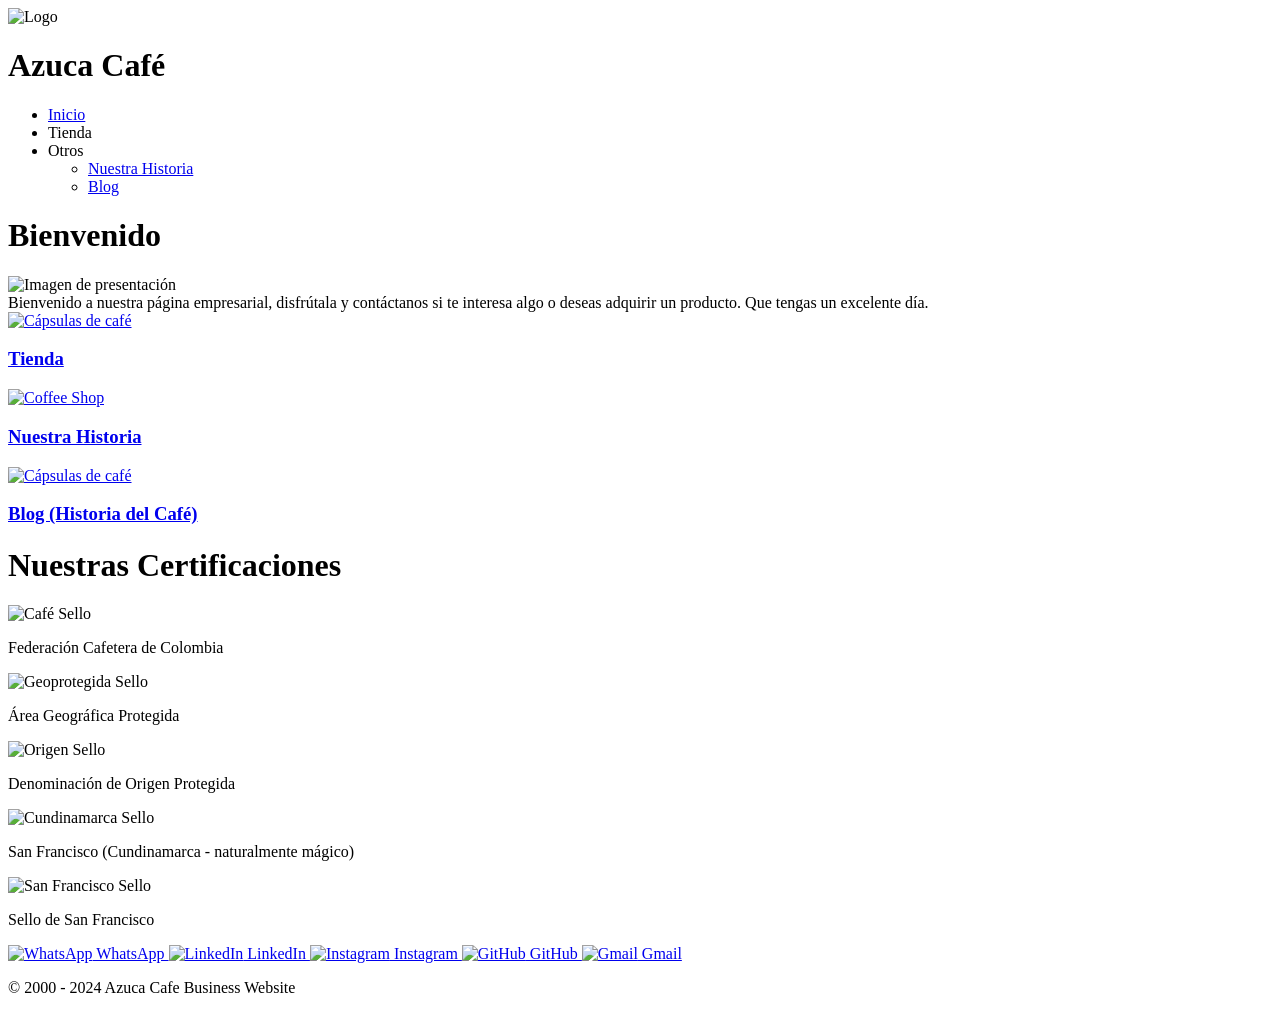
==== index.html @ a509f613 "Pagina completa, falta cambio fotografias" ====
<!DOCTYPE html>
<html lang="es">
<head>
    <meta charset="UTF-8">
    <meta name="viewport" content="width=device-width, initial-scale=1.0">
    <title>AzuCafe Web Site</title>
    <link rel="icon" href="img/icon.png" type="image/x-icon">
    <link rel="stylesheet" href="css/home-styles.css">
    <link rel="stylesheet" href="css/navbar-styles.css">
    <link rel="stylesheet" href="css/footer-styles.css">
</head>
<body>
    <div id="navbar"></div>
    <main id="content" class="content-section slide-in"></main>
    <div id="footer"></div>

    <script src="javascript/utils.js"></script>
    <script src="javascript/components.js"></script>
    <script src="javascript/navbar.js"></script>
    <script src="javascript/home.js"></script>
    <script src="javascript/footer.js"></script>
    <script src="javascript/history.js"></script>
    <script src="javascript/blog.js"></script>
    <script src="javascript/shop.js"></script>

    <script>
        document.addEventListener('DOMContentLoaded', function () {
            // ✅ Usamos la función CORRECTA con animación y reactivación de listeners
            loadComponentWithAnimation('navbar', 'html/navbar.html');

            const hash = window.location.hash;
            if (hash) {
                const target = hash.replace('#', '');
                loadComponentWithAnimation('content', `html/${target}.html`);
            } else {
                loadComponentWithAnimation('content', 'html/home.html');
            }

            loadComponentWithAnimation('footer', 'html/footer.html');
            setMarqueeSpeed(20);
        });

        function setMarqueeSpeed(speed) {
            const marquee = document.querySelector('.marquee');
            if (marquee) {
                marquee.style.animationDuration = `${speed}s`;
            }
        }
    </script>
</body>
</html>
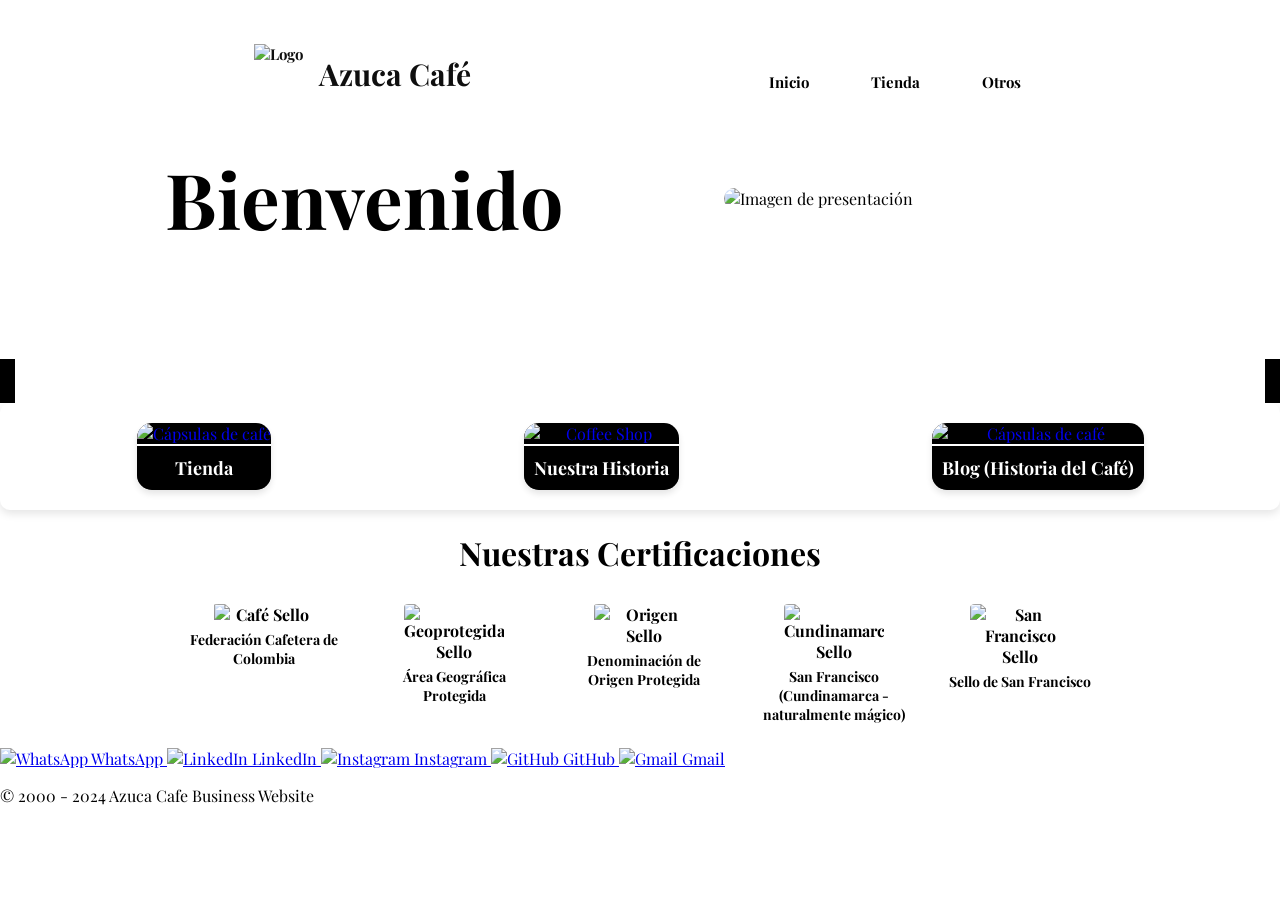
==== commit 1e0f586b: "Correcciones de tipo de letra" ====
--- a/index.html
+++ b/index.html
@@ -25,7 +25,7 @@
 
     <script>
         document.addEventListener('DOMContentLoaded', function () {
-            // ✅ Usamos la función CORRECTA con animación y reactivación de listeners
+            
             loadComponentWithAnimation('navbar', 'html/navbar.html');
 
             const hash = window.location.hash;
--- a/css/home-styles.css
+++ b/css/home-styles.css
@@ -0,0 +1,239 @@
+/* Contenedor principal del body */
+body {
+    margin: 0;
+    padding: 0;
+    box-sizing: border-box;
+    font-family: 'Playfair Display', serif; /* Título en fuente serif */
+    font-weight: lighter;
+    color: #000;
+}
+
+.portfolio-header {
+    display: flex;
+    align-items: center;
+    justify-content: space-between;
+    padding: 0 5vw;
+    background-color: #fff;
+    max-width: 1200px;
+    max-height: 750px; /* Máximo ancho del contenedor */
+    margin: 0 auto; /* Centra el contenedor horizontalmente */
+    width: 100%;
+    padding-bottom: 110px;
+}
+
+.title-wall {
+    flex: 1;
+    text-align: center;
+}
+
+.title-wall h1 {
+    align-items: center;
+    justify-content: center;
+    font-family: 'Playfair Display', serif;
+    font-size: 6vw;
+    margin: 0;
+    color: #000;
+}
+
+.pic-wall {
+    flex: 1;
+    display: flex;
+    justify-content: flex-end;
+}
+
+.pic-wall img {
+    width: 90%;
+    height: auto;
+    border-radius: 15px;
+    object-fit: cover;
+}
+
+.marquee {
+    position: relative; /* Permite la posición de los pseudo-elementos en relación al contenedor */
+    width: 100%;
+    overflow: hidden;
+    white-space: nowrap;
+    box-sizing: border-box;
+    background: #ffffff;
+    padding: 10px 0;
+    font-size: 18px;
+    color: #000;
+}
+
+.marquee span {
+    font-family: 'Playfair Display', serif;
+    font-weight: bold;
+    display: inline-block;
+    padding-left: 105%;
+    animation: marquee 30s linear infinite; 
+    font-size: 18px; 
+    color: #000; 
+}
+
+.marquee::before, .marquee::after {
+    content: ''; /* Crea un pseudo-elemento vacío para las líneas */
+    position: absolute;
+    top: 0;
+    width: 15px; /* Ancho de la línea negra */
+    height: 100%; /* La línea ocupará todo el alto del contenedor */
+    background-color: #000; /* Color negro para las líneas */
+}
+
+.marquee::before {
+    left: 0; /* La línea aparece en el lado izquierdo */
+}
+
+.marquee::after {
+    right: 0; /* La línea aparece en el lado derecho */
+}
+
+@keyframes marquee {
+    0% { transform: translate(0, 0); }
+    100% { transform: translate(-100%, 0); }
+}
+
+.text-certifications h1 {
+    font-family: 'Playfair Display', serif;
+    text-align: center;
+    margin-bottom: 20px;
+    color: #000000;
+}
+
+.logos {
+    font-family: 'Playfair Display', serif;
+    display: flex;
+    flex-wrap: wrap; /* Permite que las imágenes salten a una nueva fila si no hay espacio */
+    justify-content: center; /* Centra las imágenes en el contenedor */
+    gap: 20px; /* Añade espacio entre los elementos */
+    color: #000000;
+}
+
+.logo-item {
+    font-family: 'Playfair Display', serif;
+    font-weight: bold;
+    display: flex;
+    flex-direction: column;
+    align-items: center;
+    text-align: center;
+    max-width: 150px; /* Control estricto sobre el tamaño máximo de los logos */
+    margin: 10px; /* Espacio alrededor de cada logo */
+}
+
+.logo-item img {
+    width: 100px; /* Tamaño fijo de las imágenes */
+    height: auto;
+    object-fit: contain; /* Asegura que las imágenes mantengan su proporción sin ser recortadas */
+    border-radius: 5%;
+}
+
+.logo-item p {
+    font-family: 'Playfair Display', serif;
+    
+    margin-top: 5px;
+    font-size: 14px;
+    color: #000000;
+    text-align: center;
+}
+
+.cards-container {
+    display: flex;
+    flex-wrap: wrap;  /* Permite que las cartas se ajusten en filas verticales */
+    justify-content: space-around;
+    gap: 20px;
+    padding: 20px;
+    background-color: #fff;
+    border-radius: 10px;
+    box-shadow: 0 4px 8px rgba(0, 0, 0, 0.1);
+}
+
+.card {
+    background-color: #000000;
+    border-radius: 15px;
+    overflow: hidden;
+    text-align: center;
+    box-shadow: 0 4px 6px rgba(0, 0, 0, 0.1);
+    transition: transform 0.3s ease;
+    flex: 1 1 200px;  /* El tamaño de la carta es flexible y se adapta */
+    max-width: 300px;
+    height: 100%;  /* Elimina cualquier restricción de altura */
+}
+
+.card:hover {
+    transform: scale(1.05);
+}
+
+.card img {
+    width: 100%;
+    height: auto;
+    object-fit: cover;
+    display: block;  /* Elimina cualquier espacio extra generado por inline-block */
+    border-bottom: 2px solid #ffffff;
+}
+
+.card h3 {
+    background-color: rgba(0, 0, 0, 0.6);
+    color: white;
+    padding: 10px;
+    font-size: 18px;
+    margin: 0;
+    position: relative;
+}
+
+.card-link {
+    text-decoration: none;
+    display: block;
+    height: 100%;
+}
+
+/* Media Queries para pantallas pequeñas */
+@media (max-width: 768px) {
+
+    .portfolio-header {
+    
+        padding: 20px; /* Reduce el padding */
+        padding-bottom: 40px;
+    }
+
+    .title-wall {
+        text-align: center; /* Centra el texto */
+        margin-bottom: 20px; /* Añade espacio entre el título y la imagen */
+    }
+
+    .pic-wall {
+        justify-content: center; /* Centra la imagen */
+    }
+
+    .pic-wall img {
+        width: 80%; /* Asegura que la imagen ocupe todo el ancho disponible */
+    }
+
+    .awards {
+        flex-direction: column; /* Alinea los premios en una columna en pantallas pequeñas */
+        justify-content: center;
+    }
+
+    .awards li {
+        max-width: 100%; /* En pantallas pequeñas, los premios ocuparán el ancho completo */
+    }
+    
+    .center-container {
+    align-items: center;
+    justify-content: center;
+    }
+
+    .center-container img {
+        width: 100%; /* La imagen ocupa el 100% del ancho en pantallas pequeñas también */
+        height: auto; /* Mantiene la proporción al ajustar el ancho */
+        max-width: none; /* No limite el ancho máximo en pantallas pequeñas */
+        max-height: 300px; /* Limita la altura máxima si la imagen es demasiado alta */
+    }
+
+    .cards-container {
+        justify-content: center; /* Centra las cartas horizontalmente en pantallas pequeñas */
+    }
+
+    .card {
+        flex: 1 1 100%;  /* Hace que las cartas ocupen el 100% del ancho del contenedor */
+        max-width: 200px; /* Puedes ajustar el tamaño máximo si es necesario */
+    }
+}
--- a/css/navbar-styles.css
+++ b/css/navbar-styles.css
@@ -0,0 +1,175 @@
+/* Estilos generales del body */
+body {
+    margin: 0;
+    padding: 0;
+    background-color: #ffffff;
+    color: #000000;
+    font-family: 'Montserrat', sans-serif; /* Fuente general para todo el body */
+}
+
+.navbar-container {
+    display: flex;
+    align-items: center;
+    justify-content: space-between;
+    flex-wrap: wrap;
+    max-width: 1000px;
+    margin: 20px auto;
+    color: #0F0F0F;
+    font-family: 'Playfair Display', serif; /* Fuente 'Playfair Display' para la navbar */
+    font-weight: bold; /* Aplica negrita a toda la navbar */
+}
+
+.left-content {
+    font-family: 'Playfair Display', serif; /* Fuente para el texto de la izquierda */
+    font-size: 15px;
+    display: flex;
+    align-items: center;
+    justify-content: center;
+    flex: 1;
+    margin-left: 5px;
+    margin-right: 70px;
+}
+
+.navbar-logo {
+    width: 60px;
+    height: 60px;
+    margin-right: 5px;
+}
+
+nav {
+    font-family: 'Playfair Display', serif; /* Fuente 'Playfair Display' para la barra de navegación */
+    font-weight: bold; /* Aplica negrita a toda la barra de navegación */
+    font-size: 35px;
+    display: flex;
+    align-items: center;
+    justify-content: center;
+    background-color: #ffffff;
+    padding: 10px;
+    border-radius: 25px;
+    border: 0px solid #6a6665;
+    min-width: 270px;
+    max-width: 470px;
+    margin: 20px auto;
+    flex-shrink: 0;
+    flex-grow: 1;
+    flex-wrap: wrap;
+}
+
+nav ul {
+    display: flex;
+    list-style-type: none;
+    padding: 0;
+    margin: 0;
+    justify-content: center;
+}
+
+nav ul li {
+    margin: 0 5px;
+    position: relative;
+}
+
+/* Estilo para los enlaces principales */
+nav ul li a {
+    text-decoration: none;
+    color: #000000;
+    padding: 10px 25px;
+    background-color: #ffffff;
+    border: 1px solid #ffffff;
+    transition: all 0.3s ease;
+    font-size: 15px;
+    position: relative;
+    overflow: hidden;
+    font-family: 'Playfair Display', serif; /* Fuente 'Playfair Display' para los enlaces */
+    font-weight: bold; /* Aplica negrita a los enlaces */
+}
+
+nav ul li a:hover {
+    background-color: #704e39;
+    border: 3px solid #704e39;
+    color: #fff;
+    border-radius: 25px;
+}
+
+
+/* Estilos del dropdown */
+.dropdown {
+    position: relative;
+}
+
+.dropdown-content {
+    visibility: hidden;
+    opacity: 0;
+    transform: translateY(-20px);
+    transform: translateX(-50%) translateY(-20px);
+    display: block;
+    position: absolute;
+    background-color: #ffffff;
+    box-shadow: 0px 8px 16px rgba(0, 0, 0, 0.2);
+    max-width: 160px;
+    min-width: 100px;
+    z-index: 1;
+    border-radius: 15px;
+    left: 50%;
+    transform: translateX(-50%);
+    margin-top: 10px;
+    padding: 10px;
+    border: 2px solid #000000;
+    transition: visibility 0s, opacity 0.5s ease-in-out, transform 0.5s ease-in-out;
+}
+
+.dropdown-content li {
+    list-style-type: none;
+    margin-bottom: 5px;
+}
+
+.dropdown-content li:last-child {
+    margin-bottom: 0;
+}
+
+.dropdown-content li a {
+    color: black;
+    padding: 12px 16px;
+    text-decoration: none;
+    display: block;
+    border-radius: 15px;
+    text-align: center;
+}
+
+.dropdown-content li a:hover {
+    background-color: #704e39;
+    color: white;
+    border-radius: 15px;
+}
+
+.dropdown:hover .dropdown-content {
+    display: block;
+}
+
+.dropdown:hover .dropdown-content,
+.dropdown-content:hover {
+    visibility: visible;
+    opacity: 1;
+    transform: translateX(-50%) translateY();
+}
+
+.dropdown:hover a {
+    background-color: #ffffff;
+    color: #000000;
+    border-radius: 25px;
+}
+
+/* Adaptación para pantallas más pequeñas */
+@media (max-width: 768px) {
+    .left-content {
+        margin-left: 20px;
+        margin-right: 20px;
+    }
+
+    .navbar-container {
+        flex-wrap: wrap;
+    }
+
+    .dropdown-content {
+        left: 15%;
+    }
+}
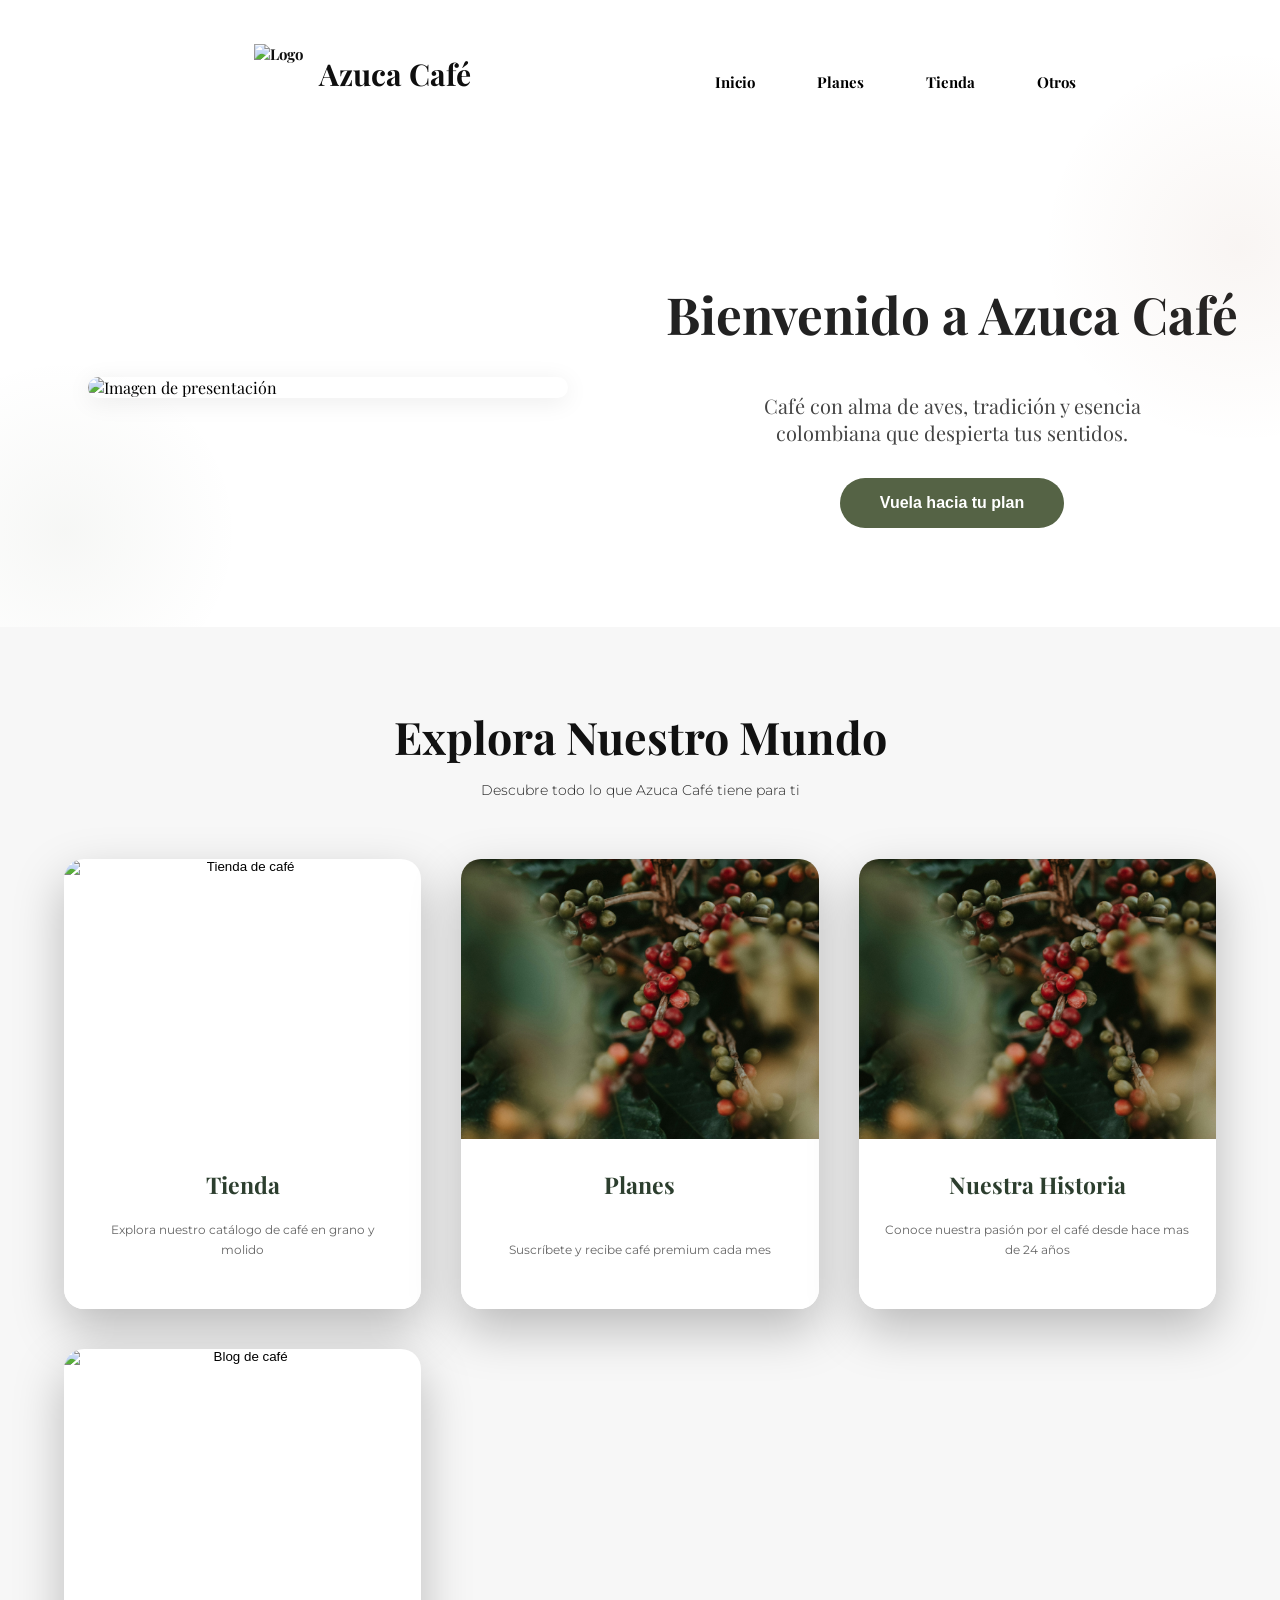
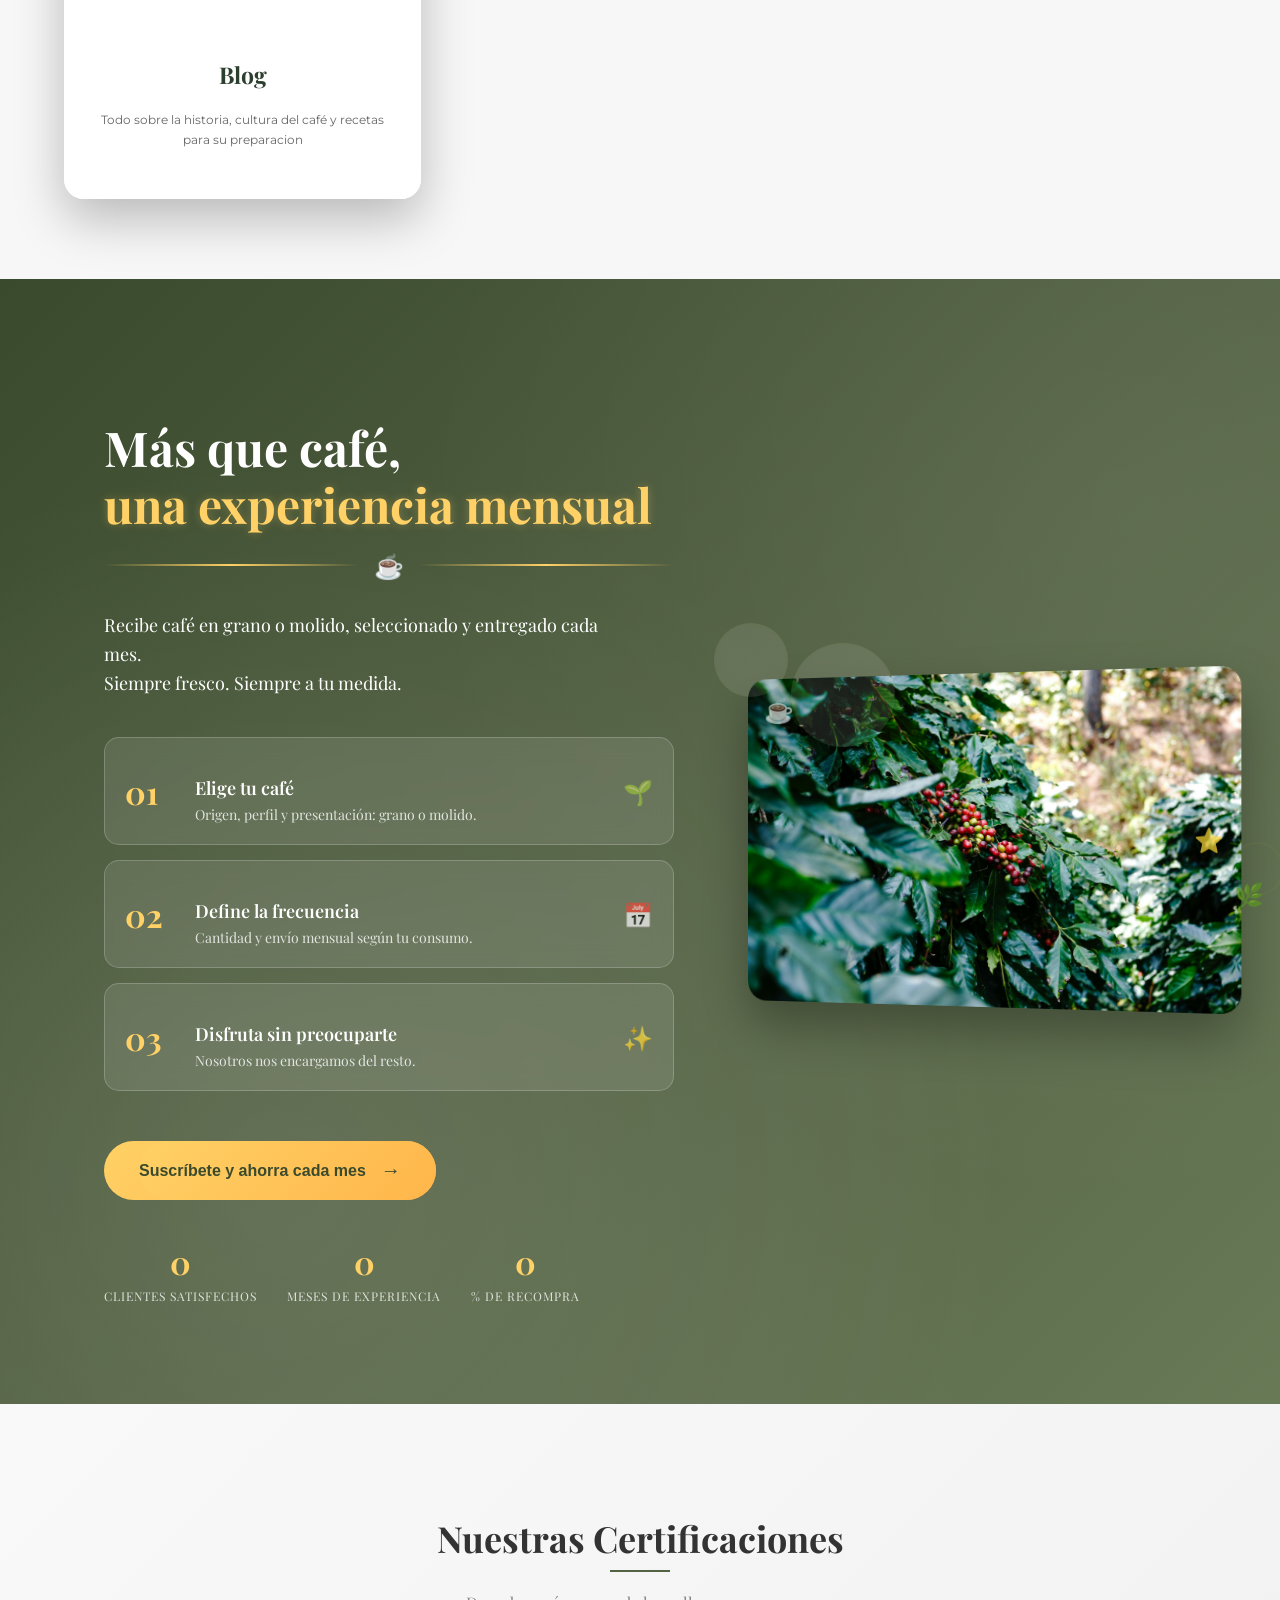
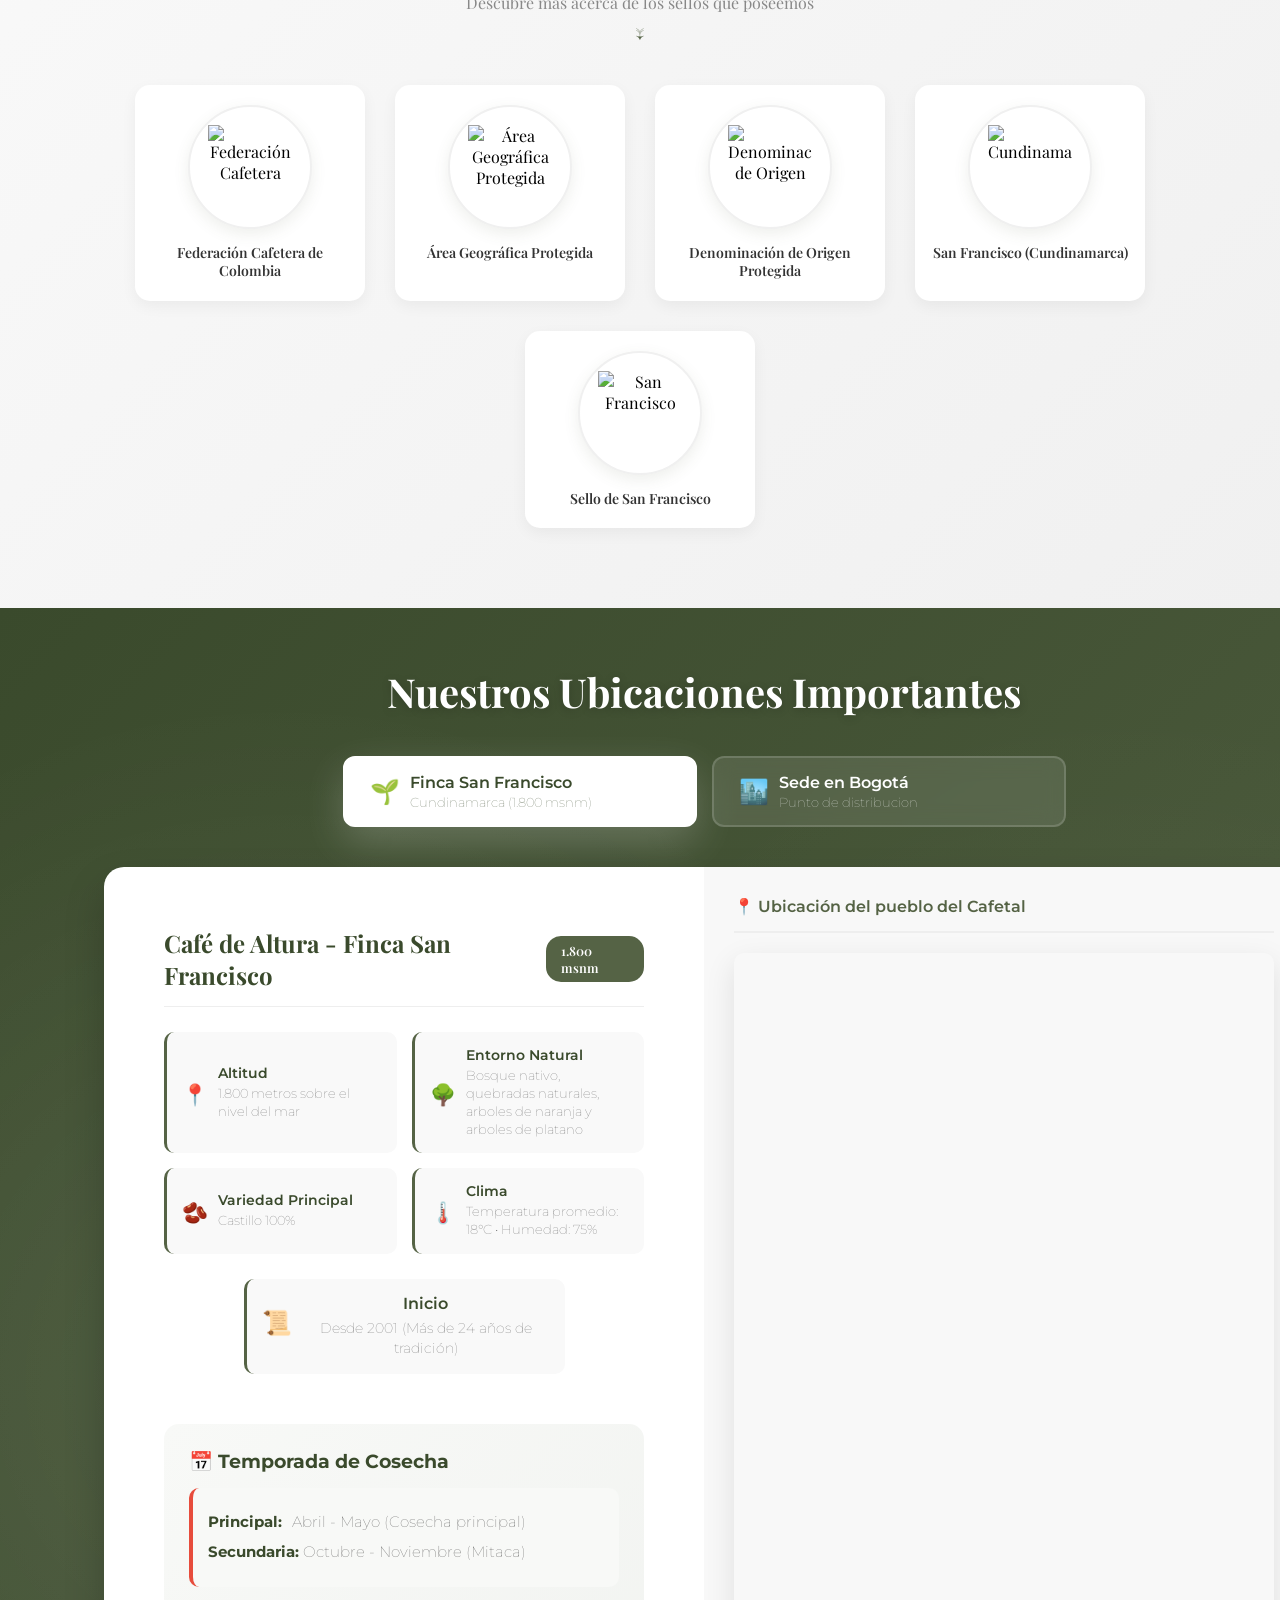
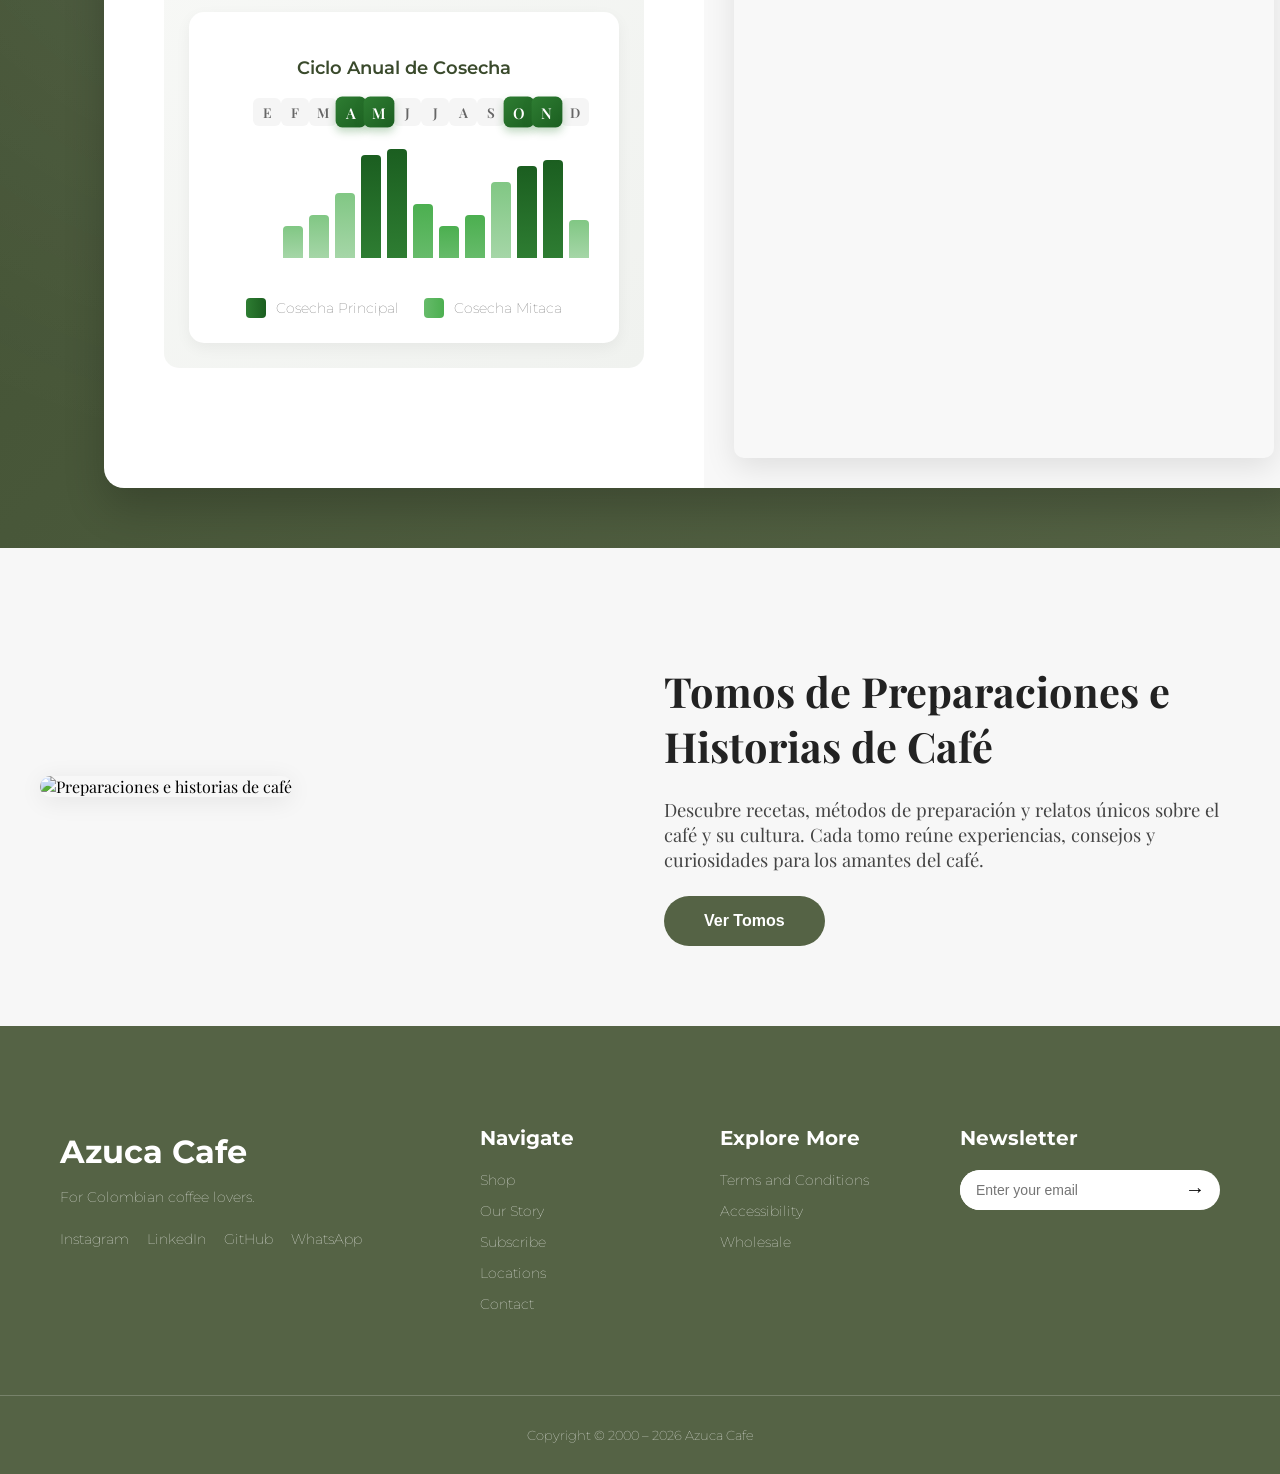
==== commit c3ff7ce1: "Re diseño Home, footer y planes. Falta fotografias y links botones" ====
--- a/index.html
+++ b/index.html
@@ -6,6 +6,7 @@
     <title>AzuCafe Web Site</title>
     <link rel="icon" href="img/icon.png" type="image/x-icon">
     <link rel="stylesheet" href="css/home-styles.css">
+    <link rel="stylesheet" href="css/planes-styles.css">
     <link rel="stylesheet" href="css/navbar-styles.css">
     <link rel="stylesheet" href="css/footer-styles.css">
 </head>
@@ -18,6 +19,7 @@
     <script src="javascript/components.js"></script>
     <script src="javascript/navbar.js"></script>
     <script src="javascript/home.js"></script>
+    <script src="javascript/planes.js"></script>
     <script src="javascript/footer.js"></script>
     <script src="javascript/history.js"></script>
     <script src="javascript/blog.js"></script>
@@ -38,6 +40,17 @@
 
             loadComponentWithAnimation('footer', 'html/footer.html');
             setMarqueeSpeed(20);
+
+            // Escuchar cambios en el hash para navegación dinámica
+            window.addEventListener('hashchange', function() {
+                const newHash = window.location.hash;
+                if (newHash) {
+                    const target = newHash.replace('#', '');
+                    loadComponentWithAnimation('content', `html/${target}.html`);
+                } else {
+                    loadComponentWithAnimation('content', 'html/home.html');
+                }
+            });
         });
 
         function setMarqueeSpeed(speed) {
--- a/css/home-styles.css
+++ b/css/home-styles.css
@@ -3,88 +3,233 @@
     margin: 0;
     padding: 0;
     box-sizing: border-box;
-    font-family: 'Playfair Display', serif; /* Título en fuente serif */
+    font-family: 'Playfair Display', serif;
     font-weight: lighter;
     color: #000;
-}
-
+
+    /* FIX OVERFLOW */
+    overflow-x: hidden;
+}
+
+/* ========================
+   PORTFOLIO HEADER - HERO PREMIUM BLANCO COMPACTO
+======================== */
 .portfolio-header {
     display: flex;
     align-items: center;
-    justify-content: space-between;
-    padding: 0 5vw;
-    background-color: #fff;
-    max-width: 1200px;
-    max-height: 750px; /* Máximo ancho del contenedor */
-    margin: 0 auto; /* Centra el contenedor horizontalmente */
+    justify-content: center;
+    padding: 40px 8vw;
+    background: #ffffff;
+    min-height: 480px;
+    max-width: 100%;
+    margin: 0 auto;
     width: 100%;
-    padding-bottom: 110px;
+    box-sizing: border-box;
+    position: relative;
+    overflow: visible;
+    gap: 40px;
+}
+
+/* Fondo decorativo sutil - líneas elegantes */
+.portfolio-header::before {
+    content: '';
+    position: absolute;
+    top: -100px;
+    right: -200px;
+    width: 400px;
+    height: 400px;
+    background: radial-gradient(circle at center, rgba(146, 86, 50, 0.06) 0%, transparent 70%);
+    border-radius: 50%;
+    z-index: 0;
+    animation: floatSoft 15s ease-in-out infinite;
+}
+
+.portfolio-header::after {
+    content: '';
+    position: absolute;
+    bottom: -80px;
+    left: -150px;
+    width: 350px;
+    height: 350px;
+    background: radial-gradient(circle at center, rgba(85, 99, 69, 0.05) 0%, transparent 70%);
+    border-radius: 50%;
+    z-index: 0;
+    animation: floatSoft 20s ease-in-out infinite reverse;
+}
+
+@keyframes floatSoft {
+    0%, 100% { transform: translateY(0px); }
+    50% { transform: translateY(30px); }
 }
 
 .title-wall {
     flex: 1;
-    text-align: center;
-}
-
-.title-wall h1 {
+    text-align: left;
+    padding-right: 40px;
+    position: relative;
+    z-index: 2;
+}
+
+.welcome-container {
+    animation: fadeInUp 1.2s ease-out;
+}
+
+.welcome-title {
+    font-family: 'Playfair Display', serif;
+    font-size: 4.2vw;
+    margin: 0;
+    color: #1a1a1a;
+    font-weight: 700;
+    line-height: 1.2;
+    margin-bottom: 28px;
+    letter-spacing: -0.5px;
+    text-shadow: none;
+    word-spacing: 9999px;
+    animation: fadeInUp 1s ease-out;
+}
+
+.welcome-subtitle {
+    font-family: 'Montserrat', sans-serif;
+    font-size: 1.1vw;
+    color: #555555;
+    margin: 0 0 48px 0;
+    font-weight: 300;
+    letter-spacing: 0.3px;
+    line-height: 1.8;
+    max-width: 520px;
+    animation: fadeInUp 1s ease-out 0.2s both;
+}
+
+.welcome-container::after {
+    content: '';
+    display: block;
+    width: 50px;
+    height: 3px;
+    background: #556345;
+    margin-top: 40px;
+    border-radius: 0;
+    animation: slideInLeft 0.8s ease-out 0.5s both;
+}
+
+@keyframes slideInLeft {
+    from {
+        width: 0;
+        opacity: 0;
+    }
+    to {
+        width: 50px;
+        opacity: 1;
+    }
+}
+
+.cta-button {
+    background: linear-gradient(135deg, #556345 0%, #6a7c58 100%);
+    color: #ffffff;
+    padding: 18px 45px;
+    border: none;
+    border-radius: 50px;
+    font-family: 'Montserrat', sans-serif;
+    font-size: 0.95vw;
+    font-weight: 600;
+    letter-spacing: 1px;
+    cursor: pointer;
+    transition: all 0.3s ease;
+    text-transform: uppercase;
+    box-shadow: 0 8px 20px rgba(85, 99, 69, 0.25);
+    animation: fadeInUp 1s ease-out 0.4s both;
+    position: relative;
+    display: inline-flex;
     align-items: center;
     justify-content: center;
-    font-family: 'Playfair Display', serif;
-    font-size: 6vw;
-    margin: 0;
-    color: #000;
+    gap: 10px;
+}
+
+.cta-button::before {
+    content: '☕';
+    font-size: 1.1em;
+}
+
+.cta-button:hover {
+    background: linear-gradient(135deg, #6a7c58 0%, #556345 100%);
+    box-shadow: 0 12px 30px rgba(85, 99, 69, 0.35);
+    transform: translateY(-3px);
+}
+
+.cta-button:active {
+    transform: translateY(-1px);
 }
 
 .pic-wall {
     flex: 1;
     display: flex;
     justify-content: flex-end;
+    align-items: center;
+    position: relative;
+    z-index: 2;
+    max-width: 420px;
 }
 
 .pic-wall img {
-    width: 90%;
+    width: 100%;
     height: auto;
     border-radius: 15px;
     object-fit: cover;
+    box-shadow: 0 20px 60px rgba(0, 0, 0, 0.12), 
+                inset 0 0 0 1px rgba(85, 99, 69, 0.1);
+    animation: fadeInRight 1s ease-out 0.3s both;
+    transition: transform 0.6s cubic-bezier(0.25, 0.46, 0.45, 0.94), box-shadow 0.6s ease;
+    filter: brightness(1);
+}
+
+.pic-wall img:hover {
+    transform: translateY(-8px) scale(1.02);
+    box-shadow: 0 30px 80px rgba(0, 0, 0, 0.15), 
+                inset 0 0 0 1px rgba(85, 99, 69, 0.15);
 }
 
 .marquee {
-    position: relative; /* Permite la posición de los pseudo-elementos en relación al contenedor */
+    position: relative;
     width: 100%;
     overflow: hidden;
     white-space: nowrap;
     box-sizing: border-box;
     background: #ffffff;
-    padding: 10px 0;
-    font-size: 18px;
-    color: #000;
+    padding: 0;
+    font-size: 1vw;
+    color: transparent;
+    font-family: 'Montserrat', sans-serif;
+    font-weight: 500;
+    letter-spacing: 0.5px;
+    border-top: none;
+    border-bottom: none;
+    display: none;
 }
 
 .marquee span {
-    font-family: 'Playfair Display', serif;
-    font-weight: bold;
     display: inline-block;
     padding-left: 105%;
-    animation: marquee 30s linear infinite; 
-    font-size: 18px; 
-    color: #000; 
-}
-
-.marquee::before, .marquee::after {
-    content: ''; /* Crea un pseudo-elemento vacío para las líneas */
+    animation: marquee 45s linear infinite;
+    color: #556345;
+}
+
+.marquee::before,
+.marquee::after {
+    content: '';
     position: absolute;
     top: 0;
-    width: 15px; /* Ancho de la línea negra */
-    height: 100%; /* La línea ocupará todo el alto del contenedor */
-    background-color: #000; /* Color negro para las líneas */
+    width: 50px;
+    height: 100%;
+    background: linear-gradient(90deg, #f8f8f8 0%, transparent 100%);
+    z-index: 1;
 }
 
 .marquee::before {
-    left: 0; /* La línea aparece en el lado izquierdo */
+    left: 0;
 }
 
 .marquee::after {
-    right: 0; /* La línea aparece en el lado derecho */
+    right: 0;
+    background: linear-gradient(90deg, transparent 0%, #f8f8f8 100%);
 }
 
 @keyframes marquee {
@@ -102,9 +247,9 @@
 .logos {
     font-family: 'Playfair Display', serif;
     display: flex;
-    flex-wrap: wrap; /* Permite que las imágenes salten a una nueva fila si no hay espacio */
-    justify-content: center; /* Centra las imágenes en el contenedor */
-    gap: 20px; /* Añade espacio entre los elementos */
+    flex-wrap: wrap;
+    justify-content: center;
+    gap: 20px;
     color: #000000;
 }
 
@@ -115,125 +260,4154 @@
     flex-direction: column;
     align-items: center;
     text-align: center;
-    max-width: 150px; /* Control estricto sobre el tamaño máximo de los logos */
-    margin: 10px; /* Espacio alrededor de cada logo */
+    max-width: 150px;
+    margin: 10px;
 }
 
 .logo-item img {
-    width: 100px; /* Tamaño fijo de las imágenes */
+    width: 100px;
     height: auto;
-    object-fit: contain; /* Asegura que las imágenes mantengan su proporción sin ser recortadas */
+    object-fit: contain;
     border-radius: 5%;
 }
 
 .logo-item p {
     font-family: 'Playfair Display', serif;
-    
     margin-top: 5px;
     font-size: 14px;
     color: #000000;
     text-align: center;
 }
 
+.cards-section {
+    padding: 80px 5vw;
+    background: url('../img/wall/wall_2.jpg') center/cover no-repeat fixed;
+    max-width: 100%;
+    margin: 0 auto;
+    width: 100%;
+    box-sizing: border-box;
+}
+
+.cards-intro {
+    text-align: center;
+    margin-bottom: 60px;
+    animation: fadeInDown 0.8s ease-out;
+}
+
+.cards-intro h2 {
+    font-family: 'Playfair Display', serif;
+    font-size: 3.5vw;
+    color: #2c3e2e;
+    margin: 0 0 15px 0;
+    font-weight: 700;
+}
+
+.cards-intro p {
+    font-family: 'Montserrat', sans-serif;
+    font-size: 1.1vw;
+    color: #666;
+    margin: 0;
+    font-weight: 300;
+}
+
 .cards-container {
-    display: flex;
-    flex-wrap: wrap;  /* Permite que las cartas se ajusten en filas verticales */
-    justify-content: space-around;
-    gap: 20px;
-    padding: 20px;
-    background-color: #fff;
-    border-radius: 10px;
-    box-shadow: 0 4px 8px rgba(0, 0, 0, 0.1);
+    display: grid;
+    grid-template-columns: repeat(auto-fit, minmax(320px, 1fr));
+    gap: 40px;
+    padding: 0;
+    background-color: transparent;
+    border-radius: 0;
+    box-shadow: none;
+    max-width: 100%;
+}
+
+.card-button {
+    background: none;
+    border: none;
+    padding: 0;
+    cursor: pointer;
+    transition: all 0.3s ease;
+    outline: none;
+}
+
+.card-button:hover .card {
+    transform: translateY(-15px);
+}
+
+.card-button:active .card {
+    transform: translateY(-10px);
 }
 
 .card {
-    background-color: #000000;
+    background: white;
+    border-radius: 20px;
+    overflow: hidden;
+    box-shadow: 0 20px 50px rgba(0, 0, 0, 0.25);
+    transition: all 0.4s cubic-bezier(0.25, 0.46, 0.45, 0.94);
+    display: flex;
+    flex-direction: column;
+    height: 100%;
+    min-height: 450px;
+}
+
+.card-image-wrapper {
+    position: relative;
+    overflow: hidden;
+    height: 280px;
+}
+
+.card-image-wrapper img {
+    width: 100%;
+    height: 100%;
+    object-fit: cover;
+    display: block;
+    transition: transform 0.5s cubic-bezier(0.25, 0.46, 0.45, 0.94);
+}
+
+.card-button:hover .card-image-wrapper img {
+    transform: scale(1.1) rotate(2deg);
+}
+
+.card-overlay {
+    position: absolute;
+    top: 0;
+    left: 0;
+    right: 0;
+    bottom: 0;
+    background: linear-gradient(135deg, rgba(42, 62, 44, 0.7) 0%, rgba(85, 99, 69, 0.5) 100%);
+    opacity: 0;
+    transition: opacity 0.4s ease;
+}
+
+.card-button:hover .card-overlay {
+    opacity: 1;
+}
+
+.card-content {
+    flex: 1;
+    padding: 30px 25px;
+    display: flex;
+    flex-direction: column;
+    justify-content: space-between;
+    background: white;
+}
+
+.card-title {
+    font-family: 'Playfair Display', serif;
+    font-size: 1.8vw;
+    color: #2c3e2e;
+    margin: 0 0 12px 0;
+    font-weight: 700;
+}
+
+.card-description {
+    font-family: 'Montserrat', sans-serif;
+    font-size: 0.95vw;
+    color: #666;
+    margin: 0 0 20px 0;
+    line-height: 1.6;
+}
+
+.card-icon {
+    font-size: 2.5em;
+    transition: transform 0.4s ease;
+    margin-top: auto;
+}
+
+.card-button:hover .card-icon {
+    transform: scale(1.2) rotate(10deg);
+}
+
+@keyframes fadeInUp {
+    from {
+        opacity: 0;
+        transform: translateY(20px);
+    }
+    to {
+        opacity: 1;
+        transform: translateY(0);
+    }
+}
+
+@keyframes fadeInRight {
+    from {
+        opacity: 0;
+        transform: translateX(20px);
+    }
+    to {
+        opacity: 1;
+        transform: translateX(0);
+    }
+}
+
+/* ========================
+   LOCATIONS SECTION - NUEVO
+======================== */
+.locations-section {
+    width: 100%;
+    padding: 100px 5vw;
+        background: linear-gradient(135deg, #3a4a2c 0%, #556345 50%);
+    position: relative;
+    overflow: hidden;
+}
+
+.locations-section::before {
+    content: '';
+    position: absolute;
+    top: 0;
+    left: 0;
+    right: 0;
+    bottom: 0;
+    background: 
+        radial-gradient(circle at 20% 50%, rgba(255,255,255,0.05) 0%, transparent 50%),
+        radial-gradient(circle at 80% 50%, rgba(255,255,255,0.05) 0%, transparent 50%);
+    pointer-events: none;
+}
+
+.locations-wrapper {
+    max-width: 1200px;
+    margin: 0 auto;
+    position: relative;
+    z-index: 2;
+}
+
+.locations-title {
+    font-family: 'Playfair Display', serif;
+    font-size: 3.5vw;
+    color: white;
+    text-align: center;
+    margin: 0 0 10px 0;
+    font-weight: 700;
+}
+
+.locations-subtitle {
+    font-family: 'Montserrat', sans-serif;
+    font-size: 1.1vw;
+    color: rgba(255, 255, 255, 0.8);
+    text-align: center;
+    margin: 0 0 50px 0;
+    font-weight: 300;
+}
+
+.locations-buttons {
+    display: flex;
+    justify-content: center;
+    gap: 30px;
+    margin-bottom: 50px;
+    flex-wrap: wrap;
+}
+
+.location-btn {
+    padding: 15px 30px;
+    font-size: 1vw;
+    border: 2px solid rgba(255, 255, 255, 0.3);
+    background: transparent;
+    color: white;
+    border-radius: 50px;
+    cursor: pointer;
+    font-family: 'Montserrat', sans-serif;
+    transition: all 0.3s ease;
+    display: flex;
+    align-items: center;
+    gap: 12px;
+    font-weight: 500;
+}
+
+.location-btn:hover {
+    background: rgba(255, 255, 255, 0.1);
+    border-color: white;
+    transform: translateY(-3px);
+}
+
+.location-btn.active {
+    background: white;
+    color: #3a4a2c;
+    border-color: white;
+}
+
+.location-icon {
+    font-size: 1.5em;
+}
+
+.location-name {
+    text-align: left;
+}
+
+.location-name small {
+    display: block;
+    font-size: 0.8em;
+    opacity: 0.8;
+    margin-top: 2px;
+}
+
+.locations-content {
+    position: relative;
+}
+
+.location-item {
+    display: none;
+    opacity: 0;
+    animation: fadeIn 0.5s ease;
+}
+
+.location-item.active {
+    display: grid;
+    grid-template-columns: 1fr 1fr;
+    gap: 50px;
+    align-items: start;
+    opacity: 1;
+}
+
+@keyframes fadeIn {
+    from {
+        opacity: 0;
+        transform: translateY(20px);
+    }
+    to {
+        opacity: 1;
+        transform: translateY(0);
+    }
+}
+
+.location-map {
     border-radius: 15px;
     overflow: hidden;
+    box-shadow: 0 15px 40px rgba(0, 0, 0, 0.3);
+}
+
+.location-map iframe {
+    border-radius: 15px;
+}
+
+.location-info {
+    color: white;
+}
+
+.location-info h3 {
+    font-family: 'Playfair Display', serif;
+    font-size: 2.2vw;
+    margin: 0 0 10px 0;
+    color: white;
+}
+
+.location-address {
+    font-family: 'Montserrat', sans-serif;
+    font-size: 1vw;
+    color: rgba(255, 255, 255, 0.8);
+    margin: 0 0 25px 0;
+    font-weight: 300;
+}
+
+.location-details {
+    display: grid;
+    grid-template-columns: 1fr;
+    gap: 20px;
+    margin-bottom: 30px;
+}
+
+.detail-item {
+    display: flex;
+    gap: 15px;
+    align-items: flex-start;
+}
+
+.detail-icon {
+    font-size: 1.5em;
+    flex-shrink: 0;
+}
+
+.detail-item h4 {
+    font-family: 'Montserrat', sans-serif;
+    font-size: 0.95vw;
+    margin: 0 0 5px 0;
+    color: white;
+    font-weight: 600;
+}
+
+.detail-item p {
+    font-family: 'Montserrat', sans-serif;
+    font-size: 0.9vw;
+    margin: 0;
+    color: rgba(255, 255, 255, 0.8);
+    line-height: 1.5;
+}
+
+.location-description {
+    font-family: 'Montserrat', sans-serif;
+    font-size: 1vw;
+    color: rgba(255, 255, 255, 0.9);
+    line-height: 1.8;
+    margin-top: 20px;
+    padding-top: 20px;
+    border-top: 1px solid rgba(255, 255, 255, 0.2);
+}
+
+/* Media Queries */
+@media (max-width: 1024px) {
+    .portfolio-header {
+        padding: 40px 6vw;
+        gap: 40px;
+        min-height: 450px;
+    }
+
+    .welcome-title {
+        font-size: 3.2vw;
+        margin-bottom: 18px;
+    }
+
+    .welcome-subtitle {
+        font-size: 0.95vw;
+        margin-bottom: 35px;
+    }
+
+    .cta-button {
+        padding: 15px 35px !important;
+        font-size: 0.85em !important;
+    }
+
+    .pic-wall {
+        max-width: 380px;
+    }
+
+    .location-item.active {
+        grid-template-columns: 1fr;
+        gap: 30px;
+    }
+
+    .location-map {
+        order: -1;
+    }
+}
+
+@media (max-width: 768px) {
+    .portfolio-header {
+        flex-direction: column;
+        padding: 40px 20px;
+        min-height: auto;
+        gap: 25px;
+        justify-content: center;
+    }
+
+    .portfolio-header::before {
+        width: 300px;
+        height: 300px;
+        opacity: 0.3;
+    }
+
+    .portfolio-header::after {
+        width: 250px;
+        height: 250px;
+        opacity: 0.2;
+    }
+
+    .title-wall {
+        text-align: center;
+        padding-right: 0;
+        margin-bottom: 0;
+        width: 100%;
+    }
+
+    .welcome-title {
+        font-size: 2.4em;
+        letter-spacing: 0;
+        margin-bottom: 14px;
+    }
+
+    .welcome-subtitle {
+        font-size: 0.9em;
+        max-width: 100%;
+        margin-bottom: 22px;
+    }
+
+    .welcome-container::after {
+        margin: 18px auto 0;
+    }
+
+    .cta-button {
+        padding: 13px 34px !important;
+        font-size: 0.8em !important;
+        letter-spacing: 1px !important;
+    }
+
+    .pic-wall {
+        justify-content: center;
+        width: 100%;
+        max-width: 100%;
+    }
+
+    .pic-wall img {
+        width: 85%;
+        max-width: 350px;
+        border-radius: 15px;
+        box-shadow: 0 15px 40px rgba(0, 0, 0, 0.08), 
+                    inset 0 0 0 1px rgba(85, 99, 69, 0.1);
+    }
+
+    .marquee {
+        display: none;
+    }
+
+    .cards-section {
+        padding: 40px 20px;
+    }
+
+    .cards-intro h2 {
+        font-size: 2em;
+    }
+
+    .cards-intro p {
+        font-size: 1em;
+    }
+
+    .cards-container {
+        grid-template-columns: 1fr;
+        gap: 25px;
+    }
+
+    .card {
+        min-height: 350px;
+    }
+
+    .card-image-wrapper {
+        height: 200px;
+    }
+
+    .card-title {
+        font-size: 1.3em;
+    }
+
+    .card-description {
+        font-size: 0.9em;
+    }
+
+    .locations-section {
+        padding: 50px 20px;
+    }
+
+    .locations-title {
+        font-size: 2em;
+    }
+
+    .locations-subtitle {
+        font-size: 0.95em;
+        margin-bottom: 30px;
+    }
+
+    .locations-buttons {
+        gap: 15px;
+        margin-bottom: 30px;
+    }
+
+    .location-btn {
+        padding: 12px 20px;
+        font-size: 0.9em;
+        gap: 8px;
+    }
+
+    .location-item.active {
+        gap: 20px;
+    }
+
+    .location-info h3 {
+        font-size: 1.5em;
+    }
+
+    .location-address {
+        font-size: 0.9em;
+    }
+
+    .detail-item h4 {
+        font-size: 0.9em;
+    }
+
+    .detail-item p {
+        font-size: 0.85em;
+    }
+
+    .location-description {
+        font-size: 0.9em;
+    }
+}
+
+@media (max-width: 480px) {
+    .portfolio-header {
+        padding: 30px 16px;
+        gap: 25px;
+        min-height: auto;
+    }
+
+    .portfolio-header::before {
+        width: 250px;
+        height: 250px;
+        opacity: 0.2;
+    }
+
+    .portfolio-header::after {
+        width: 200px;
+        height: 200px;
+        opacity: 0.1;
+    }
+
+    .welcome-title {
+        font-size: 1.6em;
+        margin-bottom: 10px;
+    }
+
+    .welcome-subtitle {
+        font-size: 0.85em;
+        margin-bottom: 18px;
+    }
+
+    .welcome-container::after {
+        width: 35px;
+        margin-top: 12px;
+    }
+
+    .cta-button {
+        padding: 11px 26px !important;
+        font-size: 0.7em !important;
+        letter-spacing: 0.8px !important;
+    }
+
+    .pic-wall img {
+        width: 90%;
+        max-width: 300px;
+        border-radius: 15px;
+        box-shadow: 0 10px 25px rgba(0, 0, 0, 0.08), 
+                    inset 0 0 0 1px rgba(85, 99, 69, 0.1);
+    }
+
+    .marquee {
+        display: none;
+    }
+
+    .cards-section {
+        padding: 30px 15px;
+    }
+
+    .cards-intro h2 {
+        font-size: 1.5em;
+    }
+
+    .card-content {
+        padding: 20px 15px;
+    }
+
+    .card-title {
+        font-size: 1.1em;
+    }
+
+    .card-description {
+        font-size: 0.85em;
+    }
+
+    .locations-buttons {
+        flex-direction: column;
+        gap: 10px;
+    }
+
+    .location-btn {
+        width: 100%;
+        justify-content: center;
+    }
+}
+
+/* ==========================
+   SUBSCRIPTION SECTION - NUEVO DISEÑO
+========================== */
+
+.subscription-section {
+    width: 100%;
+    background: linear-gradient(135deg, #3a4a2c 0%, #556345 50%, #6a7c58 100%);
+    padding: 100px 5vw;
+    position: relative;
+    overflow: hidden;
+}
+
+.subscription-section::before {
+    content: '';
+    position: absolute;
+    top: 0;
+    left: 0;
+    right: 0;
+    bottom: 0;
+    background: 
+        radial-gradient(circle at 20% 80%, rgba(255,255,255,0.1) 0%, transparent 50%),
+        radial-gradient(circle at 80% 20%, rgba(255,255,255,0.05) 0%, transparent 50%);
+    z-index: 1;
+}
+
+.subscription-wrapper {
+    max-width: 1200px;
+    margin: 0 auto;
+    display: flex;
+    gap: 60px;
+    align-items: center;
+    justify-content: space-between;
+    position: relative;
+    z-index: 2;
+}
+
+/* Información */
+.subscription-info {
+    flex: 1;
+    color: white;
+}
+
+.title-container {
+    margin-bottom: 30px;
+}
+
+.subscription-title {
+    font-family: 'Playfair Display', serif;
+    font-size: 48px;
+    line-height: 1.2;
+    margin-bottom: 15px;
+    display: flex;
+    flex-direction: column;
+}
+
+.title-line {
+    display: block;
+    opacity: 0;
+    transform: translateY(20px);
+    animation: titleReveal 0.8s ease forwards;
+}
+
+.title-line:nth-child(1) {
+    animation-delay: 0.3s;
+}
+
+.title-line:nth-child(2) {
+    animation-delay: 0.6s;
+}
+
+.title-line.highlight {
+    color: #ffd166;
+    text-shadow: 0 0 10px rgba(255, 209, 102, 0.3);
+}
+
+.title-decoration {
+    display: flex;
+    align-items: center;
+    gap: 15px;
+    opacity: 0;
+    animation: fadeInUp 0.8s ease 0.9s forwards;
+}
+
+.decoration-line {
+    flex: 1;
+    height: 2px;
+    background: linear-gradient(90deg, transparent, #ffd166, transparent);
+}
+
+.decoration-icon {
+    font-size: 24px;
+    animation: pulseIcon 2s infinite;
+}
+
+/* Subtítulo animado */
+.subscription-subtitle {
+    font-size: 18px;
+    line-height: 1.6;
+    margin-bottom: 40px;
+    max-width: 500px;
+}
+
+.subtitle-word {
+    display: inline-block;
+    opacity: 0;
+    transform: translateY(10px);
+    animation: wordReveal 0.5s ease forwards;
+}
+
+@keyframes wordReveal {
+    to {
+        opacity: 1;
+        transform: translateY(0);
+    }
+}
+
+/* Crear animación para cada palabra */
+.subtitle-word:nth-child(1) { animation-delay: 1.2s; }
+.subtitle-word:nth-child(2) { animation-delay: 1.3s; }
+.subtitle-word:nth-child(3) { animation-delay: 1.4s; }
+.subtitle-word:nth-child(4) { animation-delay: 1.5s; }
+.subtitle-word:nth-child(5) { animation-delay: 1.6s; }
+.subtitle-word:nth-child(6) { animation-delay: 1.7s; }
+.subtitle-word:nth-child(7) { animation-delay: 1.8s; }
+.subtitle-word:nth-child(8) { animation-delay: 1.9s; }
+.subtitle-word:nth-child(9) { animation-delay: 2.0s; }
+.subtitle-word:nth-child(10) { animation-delay: 2.1s; }
+.subtitle-word:nth-child(11) { animation-delay: 2.2s; }
+.subtitle-word:nth-child(12) { animation-delay: 2.3s; }
+.subtitle-word:nth-child(13) { animation-delay: 2.4s; }
+.subtitle-word:nth-child(14) { animation-delay: 2.5s; }
+.subtitle-word:nth-child(15) { animation-delay: 2.6s; }
+.subtitle-word:nth-child(16) { animation-delay: 2.7s; }
+.subtitle-word:nth-child(17) { animation-delay: 2.8s; }
+
+/* Pasos de suscripción */
+.subscription-steps {
+    margin-bottom: 50px;
+}
+
+.step-card {
+    background: rgba(255, 255, 255, 0.1);
+    backdrop-filter: blur(10px);
+    border: 1px solid rgba(255, 255, 255, 0.2);
+    border-radius: 15px;
+    padding: 20px;
+    margin-bottom: 15px;
+    display: flex;
+    align-items: center;
+    gap: 20px;
+    transition: all 0.3s ease;
+    opacity: 0;
+    transform: translateX(-20px);
+    animation: slideInRight 0.6s ease forwards;
+}
+
+.step-card:nth-child(1) { animation-delay: 2.9s; }
+.step-card:nth-child(2) { animation-delay: 3.1s; }
+.step-card:nth-child(3) { animation-delay: 3.3s; }
+
+.step-card:hover {
+    transform: translateX(10px);
+    background: rgba(255, 255, 255, 0.15);
+    border-color: #ffd166;
+}
+
+.step-number {
+    font-family: 'Playfair Display', serif;
+    font-size: 32px;
+    font-weight: bold;
+    color: #ffd166;
+    min-width: 50px;
+}
+
+.step-content {
+    flex: 1;
+}
+
+.step-title {
+    font-size: 18px;
+    font-weight: 600;
+    margin-bottom: 5px;
+    color: white;
+}
+
+.step-description {
+    font-size: 14px;
+    color: rgba(255, 255, 255, 0.8);
+    margin: 0;
+}
+
+.step-icon {
+    font-size: 24px;
+    opacity: 0.7;
+    transition: all 0.3s ease;
+}
+
+.step-card:hover .step-icon {
+    opacity: 1;
+    transform: scale(1.2);
+}
+
+/* Botón principal */
+.subscription-btn {
+    display: inline-flex;
+    align-items: center;
+    gap: 15px;
+    padding: 18px 35px;
+    background: linear-gradient(135deg, #ffd166 0%, #ffb347 100%);
+    color: #3a4a2c;
+    border: none;
+    border-radius: 50px;
+    font-size: 16px;
+    font-weight: 600;
+    cursor: pointer;
+    transition: all 0.3s ease;
+    position: relative;
+    overflow: hidden;
+    margin-bottom: 40px;
+    opacity: 0;
+    animation: fadeInUp 0.8s ease 3.5s forwards;
+}
+
+.subscription-btn:hover {
+    transform: translateY(-5px);
+    box-shadow: 0 15px 30px rgba(255, 209, 102, 0.4);
+}
+
+.subscription-btn:active {
+    transform: translateY(-2px);
+}
+
+.btn-text {
+    position: relative;
+    z-index: 2;
+}
+
+.btn-icon {
+    font-size: 20px;
+    transition: transform 0.3s ease;
+    position: relative;
+    z-index: 2;
+}
+
+.subscription-btn:hover .btn-icon {
+    transform: translateX(5px);
+}
+
+.btn-pulse {
+    position: absolute;
+    width: 100%;
+    height: 100%;
+    background: linear-gradient(135deg, #ffd166 0%, #ffb347 100%);
+    border-radius: 50px;
+    animation: pulse 2s infinite;
+    z-index: 1;
+}
+
+/* Estadísticas */
+.subscription-stats {
+    display: flex;
+    gap: 30px;
+    opacity: 0;
+    animation: fadeInUp 0.8s ease 3.8s forwards;
+}
+
+.stat-item {
     text-align: center;
-    box-shadow: 0 4px 6px rgba(0, 0, 0, 0.1);
+}
+
+.stat-number {
+    font-family: 'Playfair Display', serif;
+    font-size: 32px;
+    font-weight: bold;
+    color: #ffd166;
+    margin-bottom: 5px;
+}
+
+.stat-label {
+    font-size: 12px;
+    color: rgba(255, 255, 255, 0.8);
+    text-transform: uppercase;
+    letter-spacing: 1px;
+}
+
+/* Imagen con efectos */
+.subscription-image {
+    flex: 1;
+    position: relative;
+}
+
+.image-container {
+    position: relative;
+    opacity: 0;
+    animation: fadeInUp 0.8s ease 4.1s forwards;
+}
+
+.main-image {
+    width: 100%;
+    max-width: 500px;
+    border-radius: 20px;
+    box-shadow: 0 25px 50px rgba(0, 0, 0, 0.3);
+    transform: perspective(1000px) rotateY(-10deg);
+    transition: transform 0.5s ease;
+}
+
+.main-image:hover {
+    transform: perspective(1000px) rotateY(0deg);
+}
+
+.image-decoration {
+    position: absolute;
+    top: 0;
+    left: 0;
+    right: 0;
+    bottom: 0;
+    pointer-events: none;
+}
+
+.decoration-circle {
+    position: absolute;
+    border-radius: 50%;
+    border: 2px solid rgba(255, 209, 102, 0.3);
+}
+
+.circle-1 {
+    width: 100px;
+    height: 100px;
+    top: -30px;
+    right: -30px;
+    animation: float 6s ease-in-out infinite;
+}
+
+.circle-2 {
+    width: 70px;
+    height: 70px;
+    bottom: 50px;
+    left: -20px;
+    animation: float 8s ease-in-out infinite reverse;
+}
+
+.circle-3 {
+    width: 50px;
+    height: 50px;
+    top: 50%;
+    right: 20px;
+    animation: float 5s ease-in-out infinite;
+}
+
+.floating-element {
+    position: absolute;
+    font-size: 24px;
+    opacity: 0.7;
+}
+
+.bean-1 {
+    top: 20px;
+    left: 30px;
+    animation: floatElement 10s ease-in-out infinite;
+}
+
+.bean-2 {
+    bottom: 100px;
+    right: 40px;
+    animation: floatElement 12s ease-in-out infinite reverse;
+}
+
+.bean-3 {
+    top: 150px;
+    right: 80px;
+    animation: floatElement 8s ease-in-out infinite;
+}
+
+/* ==========================
+   MODAL DE SUSCRIPCIÓN
+========================== */
+
+.subscription-modal {
+    position: fixed;
+    top: 0;
+    left: 0;
+    width: 100%;
+    height: 100%;
+    z-index: 10000;
+    display: none;
+    justify-content: center;
+    align-items: center;
+    padding: 20px;
+}
+
+.subscription-modal.active {
+    display: flex;
+    animation: modalAppear 0.4s ease;
+}
+
+.modal-overlay {
+    position: absolute;
+    top: 0;
+    left: 0;
+    width: 100%;
+    height: 100%;
+    background: rgba(0, 0, 0, 0.8);
+    backdrop-filter: blur(5px);
+}
+
+.modal-container {
+    position: relative;
+    background: white;
+    border-radius: 25px;
+    max-width: 1000px;
+    width: 100%;
+    max-height: 90vh;
+    overflow-y: auto;
+    z-index: 2;
+    animation: modalSlideIn 0.5s cubic-bezier(0.175, 0.885, 0.32, 1.275);
+}
+
+.modal-close {
+    position: absolute;
+    top: 20px;
+    right: 20px;
+    background: #556345;
+    color: white;
+    border: none;
+    width: 40px;
+    height: 40px;
+    border-radius: 50%;
+    font-size: 24px;
+    cursor: pointer;
+    z-index: 3;
+    transition: all 0.3s ease;
+}
+
+.modal-close:hover {
+    background: #3f4a33;
+    transform: rotate(90deg);
+}
+
+.modal-header {
+    background: linear-gradient(135deg, #3a4a2c 0%, #556345 100%);
+    color: white;
+    padding: 40px;
+    border-radius: 25px 25px 0 0;
+    text-align: center;
+}
+
+.modal-title {
+    font-family: 'Playfair Display', serif;
+    font-size: 36px;
+    margin-bottom: 10px;
+}
+
+.modal-subtitle {
+    font-size: 16px;
+    opacity: 0.9;
+}
+
+.modal-content {
+    padding: 40px;
+}
+
+.modal-section {
+    margin-bottom: 40px;
+    opacity: 0;
+    transform: translateY(20px);
+    animation: sectionReveal 0.6s ease forwards;
+}
+
+.modal-section:nth-child(1) { animation-delay: 0.2s; }
+.modal-section:nth-child(2) { animation-delay: 0.4s; }
+.modal-section:nth-child(3) { animation-delay: 0.6s; }
+
+.section-title {
+    font-family: 'Playfair Display', serif;
+    font-size: 24px;
+    color: #556345;
+    margin-bottom: 25px;
+    display: flex;
+    align-items: center;
+    gap: 10px;
+}
+
+/* Ventajas */
+.advantages-grid {
+    display: grid;
+    grid-template-columns: repeat(auto-fit, minmax(200px, 1fr));
+    gap: 20px;
+    margin-bottom: 30px;
+}
+
+.advantage-card {
+    background: #f9f9f9;
+    padding: 20px;
+    border-radius: 15px;
+    text-align: center;
+    transition: all 0.3s ease;
+    border: 2px solid transparent;
+}
+
+.advantage-card:hover {
+    transform: translateY(-5px);
+    border-color: #ffd166;
+    box-shadow: 0 10px 20px rgba(0,0,0,0.1);
+}
+
+.advantage-icon {
+    font-size: 32px;
+    margin-bottom: 15px;
+}
+
+.advantage-card h4 {
+    color: #3a4a2c;
+    margin-bottom: 10px;
+}
+
+.advantage-card p {
+    color: #666;
+    font-size: 14px;
+    margin: 0;
+}
+
+/* Variedades */
+.variety-tabs {
+    display: flex;
+    gap: 10px;
+    margin-bottom: 30px;
+    flex-wrap: wrap;
+}
+
+.variety-tab {
+    padding: 12px 24px;
+    background: #f0f0f0;
+    border: none;
+    border-radius: 25px;
+    cursor: pointer;
+    transition: all 0.3s ease;
+    font-weight: 500;
+}
+
+.variety-tab:hover {
+    background: #e0e0e0;
+}
+
+.variety-tab.active {
+    background: #556345;
+    color: white;
+}
+
+.variety-content {
+    display: none;
+    animation: fadeIn 0.5s ease;
+}
+
+.variety-content.active {
+    display: flex;
+    gap: 40px;
+    align-items: center;
+}
+
+.variety-info {
+    flex: 1;
+}
+
+.variety-info h4 {
+    color: #3a4a2c;
+    font-size: 20px;
+    margin-bottom: 10px;
+}
+
+.variety-details {
+    list-style: none;
+    padding: 0;
+    margin-top: 15px;
+}
+
+.variety-details li {
+    margin-bottom: 8px;
+    color: #666;
+}
+
+.variety-image {
+    flex: 0 0 200px;
+    height: 200px;
+    background: linear-gradient(135deg, #f5f6f3 0%, #e8e9e6 100%);
+    border-radius: 20px;
+    display: flex;
+    align-items: center;
+    justify-content: center;
+}
+
+.coffee-bean {
+    width: 100px;
+    height: 60px;
+    background: #8B4513;
+    border-radius: 50% / 30%;
+    transform: rotate(30deg);
+    position: relative;
+}
+
+.coffee-bean::before {
+    content: '';
+    position: absolute;
+    top: 10px;
+    left: 10px;
+    right: 10px;
+    height: 40px;
+    background: #A0522D;
+    border-radius: 50% / 30%;
+}
+
+/* Planes */
+.plans-container {
+    display: grid;
+    grid-template-columns: repeat(auto-fit, minmax(250px, 1fr));
+    gap: 25px;
+}
+
+.plan-card {
+    background: #f9f9f9;
+    padding: 30px;
+    border-radius: 20px;
+    position: relative;
+    transition: all 0.3s ease;
+    border: 2px solid transparent;
+}
+
+.plan-card:hover {
+    transform: translateY(-10px);
+    box-shadow: 0 15px 30px rgba(0,0,0,0.1);
+}
+
+.plan-card.featured {
+    border-color: #ffd166;
+    background: #fff9e6;
+}
+
+.plan-badge {
+    position: absolute;
+    top: -12px;
+    left: 50%;
+    transform: translateX(-50%);
+    background: #ffd166;
+    color: #3a4a2c;
+    padding: 6px 20px;
+    border-radius: 20px;
+    font-size: 12px;
+    font-weight: 600;
+}
+
+.plan-header {
+    text-align: center;
+    margin-bottom: 25px;
+}
+
+.plan-header h4 {
+    color: #3a4a2c;
+    font-size: 22px;
+    margin-bottom: 10px;
+}
+
+.plan-price {
+    font-family: 'Playfair Display', serif;
+    font-size: 36px;
+    color: #556345;
+    font-weight: bold;
+}
+
+.plan-price span {
+    font-size: 16px;
+    color: #666;
+}
+
+.plan-features {
+    list-style: none;
+    padding: 0;
+    margin-bottom: 30px;
+}
+
+.plan-features li {
+    margin-bottom: 12px;
+    padding-left: 25px;
+    position: relative;
+    color: #666;
+}
+
+.plan-features li::before {
+    content: '✓';
+    position: absolute;
+    left: 0;
+    color: #556345;
+    font-weight: bold;
+}
+
+.plan-features li.disabled {
+    color: #999;
+}
+
+.plan-features li.disabled::before {
+    content: '○';
+    color: #999;
+}
+
+.plan-btn {
+    width: 100%;
+    padding: 15px;
+    background: #556345;
+    color: white;
+    border: none;
+    border-radius: 10px;
+    cursor: pointer;
+    font-weight: 600;
+    transition: all 0.3s ease;
+}
+
+.plan-btn:hover {
+    background: #3f4a33;
+}
+
+/* Footer del modal */
+.modal-footer {
+    padding: 30px 40px;
+    background: #f9f9f9;
+    border-radius: 0 0 25px 25px;
+    text-align: center;
+}
+
+.modal-cta {
+    background: linear-gradient(135deg, #ffd166 0%, #ffb347 100%);
+    color: #3a4a2c;
+    border: none;
+    padding: 20px 40px;
+    border-radius: 50px;
+    font-size: 18px;
+    font-weight: 600;
+    cursor: pointer;
+    display: inline-flex;
+    align-items: center;
+    gap: 15px;
+    transition: all 0.3s ease;
+    margin-bottom: 15px;
+}
+
+.modal-cta:hover {
+    transform: scale(1.05);
+    box-shadow: 0 15px 30px rgba(255, 209, 102, 0.4);
+}
+
+.cta-icon {
+    font-size: 24px;
+    animation: bounce 2s infinite;
+}
+
+.modal-note {
+    color: #666;
+    font-size: 14px;
+    margin: 0;
+}
+
+/* ==========================
+   ANIMACIONES
+========================== */
+
+@keyframes titleReveal {
+    to {
+        opacity: 1;
+        transform: translateY(0);
+    }
+}
+
+@keyframes fadeInUp {
+    to {
+        opacity: 1;
+        transform: translateY(0);
+    }
+}
+
+@keyframes slideInRight {
+    to {
+        opacity: 1;
+        transform: translateX(0);
+    }
+}
+
+@keyframes pulse {
+    0%, 100% {
+        opacity: 1;
+        transform: scale(1);
+    }
+    50% {
+        opacity: 0;
+        transform: scale(1.1);
+    }
+}
+
+@keyframes pulseIcon {
+    0%, 100% {
+        transform: scale(1);
+    }
+    50% {
+        transform: scale(1.2);
+    }
+}
+
+@keyframes float {
+    0%, 100% {
+        transform: translateY(0) rotate(0deg);
+    }
+    50% {
+        transform: translateY(-20px) rotate(5deg);
+    }
+}
+
+@keyframes floatElement {
+    0%, 100% {
+        transform: translate(0, 0) rotate(0deg);
+    }
+    25% {
+        transform: translate(10px, -15px) rotate(5deg);
+    }
+    50% {
+        transform: translate(0, -20px) rotate(0deg);
+    }
+    75% {
+        transform: translate(-10px, -15px) rotate(-5deg);
+    }
+}
+
+@keyframes modalAppear {
+    from {
+        opacity: 0;
+    }
+    to {
+        opacity: 1;
+    }
+}
+
+@keyframes modalSlideIn {
+    from {
+        opacity: 0;
+        transform: translateY(-50px) scale(0.9);
+    }
+    to {
+        opacity: 1;
+        transform: translateY(0) scale(1);
+    }
+}
+
+@keyframes sectionReveal {
+    to {
+        opacity: 1;
+        transform: translateY(0);
+    }
+}
+
+@keyframes fadeIn {
+    from {
+        opacity: 0;
+    }
+    to {
+        opacity: 1;
+    }
+}
+
+@keyframes bounce {
+    0%, 20%, 50%, 80%, 100% {
+        transform: translateY(0);
+    }
+    40% {
+        transform: translateY(-10px);
+    }
+    60% {
+        transform: translateY(-5px);
+    }
+}
+
+/* Responsive */
+@media (max-width: 1024px) {
+    .subscription-wrapper {
+        flex-direction: column;
+        gap: 50px;
+    }
+    
+    .subscription-title {
+        font-size: 40px;
+    }
+    
+    .variety-content.active {
+        flex-direction: column;
+        text-align: center;
+    }
+}
+
+@media (max-width: 768px) {
+    .subscription-section {
+        padding: 60px 5vw;
+    }
+    
+    .subscription-title {
+        font-size: 32px;
+    }
+    
+    .subscription-stats {
+        flex-direction: column;
+        gap: 20px;
+    }
+    
+    .advantages-grid {
+        grid-template-columns: 1fr;
+    }
+    
+    .plans-container {
+        grid-template-columns: 1fr;
+    }
+    
+    .variety-tabs {
+        flex-direction: column;
+    }
+    
+    .modal-title {
+        font-size: 28px;
+    }
+    
+    .modal-content {
+        padding: 20px;
+    }
+}
+
+/* ==========================
+   ESTILOS PARA IMÁGENES DE PLANES
+========================== */
+
+.plan-image {
+    text-align: center;
+    margin-bottom: 15px;
+    position: relative;
+}
+
+.plan-image img {
+    width: 80px; /* Tamaño pequeño */
+    height: 80px;
+    object-fit: contain;
+    filter: drop-shadow(0 4px 8px rgba(0,0,0,0.1));
     transition: transform 0.3s ease;
-    flex: 1 1 200px;  /* El tamaño de la carta es flexible y se adapta */
+}
+
+.plan-card:hover .plan-image img {
+    transform: scale(1.1) rotate(5deg);
+}
+
+/* Estilos diferentes para cada plan */
+.plan-card:nth-child(1) .plan-image img {
+    /* Plan Básico - color café claro */
+    filter: drop-shadow(0 4px 8px rgba(139, 69, 19, 0.2));
+}
+
+.plan-card:nth-child(2) .plan-image img {
+    /* Plan Premium - color dorado */
+    filter: drop-shadow(0 4px 8px rgba(255, 209, 102, 0.3));
+}
+
+.plan-card:nth-child(3) .plan-image img {
+    /* Plan Experto - color café oscuro */
+    filter: drop-shadow(0 4px 8px rgba(58, 74, 44, 0.3));
+}
+
+/* Ajustar posición del badge cuando hay imagen */
+.plan-card .plan-badge {
+    top: 60px; /* Bajarlo un poco por la imagen */
+}
+
+/* Responsive */
+@media (max-width: 768px) {
+    .plan-image img {
+        width: 60px;
+        height: 60px;
+    }
+    
+    .plan-card .plan-badge {
+        top: 50px;
+    }
+}
+
+/* ==========================
+   CERTIFICACIONES SIMPLIFICADAS
+========================== */
+
+.certifications-section {
+    padding: 80px 5vw;
+    background: linear-gradient(135deg, #f9f9f9 0%, #f0f0f0 100%);
+    position: relative;
+    overflow: hidden;
+}
+
+.certifications-title {
+    font-family: 'Playfair Display', serif;
+    text-align: center;
+    font-size: 36px;
+    margin-bottom: 30px;
+    color: #333;
+    position: relative;
+}
+
+.certifications-title::after {
+    content: '';
+    position: absolute;
+    bottom: -10px;
+    left: 50%;
+    transform: translateX(-50%);
+    width: 60px;
+    height: 2px;
+    background: #556345;
+}
+
+/* Texto animado "Descubre más" */
+.discover-text {
+    text-align: center;
+    margin-bottom: 40px;
+    color: #888;
+    font-family: 'Playfair Display', serif;
+    font-size: 16px;
+    position: relative;
+    animation: floatText 2s ease-in-out infinite;
+}
+
+.discover-text p {
+    margin: 0;
+    margin-bottom: 5px;
+}
+
+.arrow-down {
+    font-size: 20px;
+    color: #556345;
+    animation: bounce 2s infinite;
+}
+
+@keyframes floatText {
+    0%, 100% { transform: translateY(0); }
+    50% { transform: translateY(-5px); }
+}
+
+@keyframes bounce {
+    0%, 20%, 50%, 80%, 100% { transform: translateY(0); }
+    40% { transform: translateY(-10px); }
+    60% { transform: translateY(-5px); }
+}
+
+/* Contenedor de certificaciones */
+.certifications-container {
+    display: flex;
+    justify-content: center;
+    flex-wrap: wrap;
+    gap: 30px;
+    max-width: 1200px;
+    margin: 0 auto;
+}
+
+/* Items de certificación */
+.cert-item {
+    width: 200px;
+    text-align: center;
+    cursor: pointer;
+    transition: all 0.3s ease;
+    position: relative;
+    padding: 20px 15px;
+    background: white;
+    border-radius: 15px;
+    box-shadow: 0 5px 15px rgba(0,0,0,0.05);
+}
+
+.cert-item:hover {
+    transform: translateY(-10px);
+    box-shadow: 0 15px 30px rgba(0,0,0,0.1);
+}
+
+.cert-img-wrapper {
+    width: 120px;
+    height: 120px;
+    margin: 0 auto 15px;
+    background: white;
+    border-radius: 50%;
+    display: flex;
+    align-items: center;
+    justify-content: center;
+    box-shadow: 0 5px 15px rgba(85, 99, 69, 0.1);
+    transition: all 0.3s ease;
+    border: 2px solid #f0f0f0;
+}
+
+.cert-item:hover .cert-img-wrapper {
+    transform: scale(1.1);
+    border-color: #556345;
+}
+
+.cert-img-wrapper img {
+    width: 70%;
+    height: 70%;
+    object-fit: contain;
+}
+
+.cert-name {
+    font-family: 'Playfair Display', serif;
+    font-size: 14px;
+    font-weight: 600;
+    color: #333;
+    margin: 10px 0 0;
+    line-height: 1.3;
+}
+
+/* Detalles ocultos */
+.cert-details {
+    display: none;
+}
+
+/* Modal flotante */
+.certification-modal {
+    position: fixed;
+    top: 0;
+    left: 0;
+    width: 100%;
+    height: 100%;
+    background: rgba(0,0,0,0.7);
+    display: none;
+    justify-content: center;
+    align-items: center;
+    z-index: 1000;
+    opacity: 0;
+    transition: opacity 0.3s ease;
+}
+
+.certification-modal.active {
+    display: flex;
+    opacity: 1;
+}
+
+.modal-content {
+    background: white;
+    border-radius: 20px;
+    width: 90%;
+    max-width: 800px;
+    position: relative;
+    transform: translateY(-20px);
+    transition: transform 0.3s ease;
+}
+
+.certification-modal.active .modal-content {
+    transform: translateY(0);
+}
+
+.close-modal {
+    position: absolute;
+    top: 15px;
+    right: 20px;
+    background: #556345;
+    color: white;
+    border: none;
+    width: 30px;
+    height: 30px;
+    border-radius: 50%;
+    font-size: 18px;
+    cursor: pointer;
+    z-index: 10;
+    display: flex;
+    align-items: center;
+    justify-content: center;
+}
+
+.close-modal:hover {
+    background: #3f4a33;
+}
+
+.modal-body {
+    display: flex;
+    padding: 40px;
+    gap: 40px;
+}
+
+.modal-left {
+    flex: 0 0 250px;
+    text-align: center;
+    display: flex;
+    flex-direction: column;
+    align-items: center;
+}
+
+.modal-left img {
+    width: 180px;
+    height: 180px;
+    object-fit: contain;
+    margin-bottom: 20px;
+    padding: 20px;
+    background: #f9f9f9;
+    border-radius: 15px;
+}
+
+.modal-left h3 {
+    font-family: 'Playfair Display', serif;
+    color: #556345;
+    margin: 0;
+    font-size: 22px;
+}
+
+.modal-right {
+    flex: 1;
+}
+
+.detail-section {
+    margin-bottom: 25px;
+}
+
+.detail-section h4 {
+    font-family: 'Playfair Display', serif;
+    color: #333;
+    margin-bottom: 8px;
+    font-size: 18px;
+    display: flex;
+    align-items: center;
+}
+
+.detail-section h4::before {
+    content: '';
+    display: inline-block;
+    width: 6px;
+    height: 6px;
+    background: #556345;
+    border-radius: 50%;
+    margin-right: 10px;
+}
+
+.detail-section p {
+    color: #666;
+    line-height: 1.6;
+    margin: 0;
+    font-size: 15px;
+}
+
+/* Responsive */
+@media (max-width: 768px) {
+    .certifications-container {
+        gap: 20px;
+    }
+    
+    .cert-item {
+        width: 160px;
+    }
+    
+    .cert-img-wrapper {
+        width: 100px;
+        height: 100px;
+    }
+    
+    .modal-body {
+        flex-direction: column;
+        padding: 30px 20px;
+        gap: 30px;
+    }
+    
+    .modal-left {
+        flex: 0 0 auto;
+    }
+    
+    .modal-left img {
+        width: 140px;
+        height: 140px;
+    }
+}
+
+/* ==========================
+   ESTILOS ADICIONALES PARA MODAL
+========================== */
+
+/* Asegurar que el modal tenga z-index alto */
+.certification-modal {
+    z-index: 10000 !important;
+}
+
+/* Asegurar que el contenido del modal sea visible */
+.modal-content {
+    z-index: 10001 !important;
+}
+
+/* Estilos para el overlay */
+.modal-overlay {
+    position: fixed;
+    top: 0;
+    left: 0;
+    width: 100%;
+    height: 100%;
+    background: rgba(0,0,0,0.7);
+    z-index: 9999;
+}
+
+/* Asegurar que los detalles sean visibles */
+#modalDetails .detail-section {
+    margin-bottom: 25px;
+    opacity: 1 !important;
+    visibility: visible !important;
+}
+
+#modalDetails .detail-section h4 {
+    color: #333;
+    margin-bottom: 8px;
+    font-size: 18px;
+    display: flex;
+    align-items: center;
+    opacity: 1 !important;
+}
+
+#modalDetails .detail-section h4::before {
+    content: '';
+    display: inline-block;
+    width: 6px;
+    height: 6px;
+    background: #556345;
+    border-radius: 50%;
+    margin-right: 10px;
+}
+
+#modalDetails .detail-section p {
+    color: #666;
+    line-height: 1.6;
+    margin: 0;
+    font-size: 15px;
+    opacity: 1 !important;
+}
+
+/* Debug: Mostrar bordes para verificar elementos */
+.debug * {
+    border: 1px solid red;
+}
+
+/* Mejoras para el modal */
+.modal-content {
+    animation: modalSlideIn 0.4s cubic-bezier(0.175, 0.885, 0.32, 1.275);
+}
+
+@keyframes modalSlideIn {
+    from {
+        opacity: 0;
+        transform: translateY(-30px) scale(0.95);
+    }
+    to {
+        opacity: 1;
+        transform: translateY(0) scale(1);
+    }
+}
+
+/* Mejorar la legibilidad en móviles */
+@media (max-width: 768px) {
+    .modal-body {
+        flex-direction: column;
+        padding: 20px;
+        gap: 25px;
+    }
+    
+    .modal-left {
+        flex: 0 0 auto;
+    }
+    
+    .modal-left img {
+        width: 120px;
+        height: 120px;
+    }
+    
+    .detail-section {
+        margin-bottom: 20px;
+    }
+    
+    .detail-section h4 {
+        font-size: 16px;
+    }
+    
+    .detail-section p {
+        font-size: 14px;
+    }
+}
+
+/* Mejorar accesibilidad */
+.cert-item:focus {
+    outline: 2px solid #556345;
+    outline-offset: 4px;
+}
+
+.close-modal:focus {
+    outline: 2px solid #ffffff;
+    outline-offset: 2px;
+}
+
+/* Mejorar animación "Descubre más" */
+@keyframes floatSubtle {
+    0%, 100% { 
+        transform: translateY(0); 
+        opacity: 0.8;
+    }
+    50% { 
+        transform: translateY(-8px); 
+        opacity: 1;
+    }
+}
+
+.discover-text {
+    animation: floatSubtle 3s ease-in-out infinite;
+}
+
+/* ==========================
+   AJUSTE DE BADGES PARA IMÁGENES DE 220px
+========================== */
+
+.plan-image-large img {
+    width: 220px; /* Más grande */
+    height: 220px;
+    object-fit: contain;
+    filter: drop-shadow(0 4px 8px rgba(0,0,0,0.15));
+    display: block;
+    margin: 0 auto;
+}
+
+/* BADGE MÁS ABAJO - AJUSTADO PARA IMAGEN DE 220px */
+.plan-card .plan-badge {
+    position: absolute;
+    top: 240px; /* AUMENTADO de 140px a 240px (100px más) */
+    left: 50%;
+    transform: translateX(-50%);
+    background: #556345;
+    color: white;
+    padding: 8px 24px; /* Un poco más grande */
+    border-radius: 20px;
+    font-size: 13px;
+    font-weight: 600;
+    white-space: nowrap;
+    z-index: 1;
+}
+
+/* También ajusta el margen superior del header */
+.plan-header {
+    text-align: center;
+    margin-bottom: 25px;
+    margin-top: 50px; /* AUMENTADO de 30px a 50px (20px más) */
+}
+
+/* Responsive para imágenes grandes */
+@media (max-width: 768px) {
+    .plan-image-large img {
+        width: 150px; /* Ajustado para móvil */
+        height: 150px;
+    }
+    
+    .plan-card .plan-badge {
+        top: 160px; /* Ajustado para móvil */
+        padding: 6px 18px;
+        font-size: 12px;
+    }
+    
+    .plan-header {
+        margin-top: 40px; /* Ajustado para móvil */
+    }
+}
+
+/* Para pantallas más grandes */
+@media (min-width: 1200px) {
+    .plan-card .plan-badge {
+        top: 250px; /* Un poco más para pantallas grandes */
+    }
+    
+    .plan-header {
+        margin-top: 55px;
+    }
+}
+
+/* ==========================
+   MODAL SIN SCROLLBAR
+========================== */
+
+/* Ocultar scrollbar en el modal */
+.modal-container {
+    scrollbar-width: none; /* Firefox */
+    -ms-overflow-style: none; /* IE y Edge */
+}
+
+.modal-container::-webkit-scrollbar {
+    display: none; /* Chrome, Safari, Opera */
+}
+
+/* Asegurar que el contenido se ajuste sin scroll */
+.modal-container {
+    max-height: 85vh;
+    overflow-y: auto;
+    overflow-x: hidden;
+}
+
+/* Si quieres que NO tenga scroll en absoluto, ajusta así: */
+.no-scroll-modal .modal-container {
+    overflow: hidden;
+    max-height: fit-content;
+}
+
+/* Ajustar el contenido para que quepa */
+.modal-content {
+    padding-bottom: 20px;
+}
+
+/* Opcional: Si el contenido es muy largo, hacer secciones más compactas */
+@media (max-width: 768px) {
+    .modal-container {
+        max-height: 90vh;
+        margin: 10px;
+    }
+    
+    .modal-content {
+        padding: 20px 15px;
+    }
+    
+    .modal-section {
+        margin-bottom: 25px;
+    }
+}
+
+.modal-container > * {
+    margin-left: auto;
+    margin-right: auto;
+    display: block;
+}
+
+/* ========================
+   LOCATIONS SECTION - MEJORADA
+======================== */
+
+.locations-section {
+    width: 100%;
+    padding: 100px 5vw;
+    background: linear-gradient(135deg, #3a4a2c 0%, #556345 100%);
+    position: relative;
+    overflow: hidden;
+    min-height: 100vh;
+    display: flex;
+    align-items: center;
+}
+
+.locations-section::before {
+    content: '';
+    position: absolute;
+    top: 0;
+    left: 0;
+    right: 0;
+    bottom: 0;
+    background: 
+        radial-gradient(circle at 20% 50%, rgba(255,255,255,0.08) 0%, transparent 50%),
+        radial-gradient(circle at 80% 50%, rgba(255,255,255,0.05) 0%, transparent 50%);
+    pointer-events: none;
+}
+
+.locations-wrapper {
+    max-width: 1400px;
+    margin: 0 auto;
+    position: relative;
+    z-index: 2;
+    width: 100%;
+}
+
+.locations-header {
+    text-align: center;
+    margin-bottom: 60px;
+}
+
+.locations-title {
+    font-family: 'Playfair Display', serif;
+    font-size: clamp(2.5rem, 5vw, 3.5rem);
+    color: white;
+    margin: 0 0 15px 0;
+    font-weight: 700;
+    line-height: 1.2;
+    text-shadow: 0 2px 10px rgba(0,0,0,0.2);
+}
+
+.locations-subtitle {
+    font-family: 'Montserrat', sans-serif;
+    font-size: clamp(1rem, 2vw, 1.2rem);
+    color: rgba(255, 255, 255, 0.85);
+    margin: 0 auto 10px;
+    font-weight: 300;
+    max-width: 600px;
+    line-height: 1.6;
+}
+
+/* TABS MEJORADAS */
+.locations-tabs {
+    display: flex;
+    justify-content: center;
+    gap: 20px;
+    margin-bottom: 60px;
+    flex-wrap: wrap;
+}
+
+.location-tab {
+    padding: 20px 30px;
+    background: rgba(255, 255, 255, 0.1);
+    backdrop-filter: blur(10px);
+    border: 2px solid rgba(255, 255, 255, 0.15);
+    color: white;
+    border-radius: 15px;
+    cursor: pointer;
+    font-family: 'Montserrat', sans-serif;
+    transition: all 0.4s cubic-bezier(0.4, 0, 0.2, 1);
+    display: flex;
+    align-items: center;
+    gap: 15px;
+    min-width: 200px;
+    position: relative;
+    overflow: hidden;
+    flex: 1;
     max-width: 300px;
-    height: 100%;  /* Elimina cualquier restricción de altura */
-}
-
-.card:hover {
-    transform: scale(1.05);
-}
-
-.card img {
+}
+
+.location-tab:hover {
+    background: rgba(255, 255, 255, 0.15);
+    border-color: rgba(255, 255, 255, 0.3);
+    transform: translateY(-5px);
+}
+
+.location-tab.active {
+    background: white;
+    color: #3a4a2c;
+    border-color: white;
+    box-shadow: 0 15px 40px rgba(255, 255, 255, 0.2);
+}
+
+.tab-icon {
+    font-size: 2em;
+    flex-shrink: 0;
+}
+
+.tab-content h4 {
+    font-size: 1.2rem;
+    margin: 0 0 5px 0;
+    font-weight: 600;
+}
+
+.tab-content p {
+    font-size: 0.9rem;
+    margin: 0;
+    opacity: 0.8;
+}
+
+.tab-indicator {
+    position: absolute;
+    bottom: 0;
+    left: 50%;
+    transform: translateX(-50%);
+    width: 0;
+    height: 3px;
+    background: #ffd166;
+    transition: width 0.3s ease;
+}
+
+.location-tab.active .tab-indicator {
+    width: 80%;
+}
+
+/* CONTENIDO MEJORADO */
+.locations-content {
+    position: relative;
+    background: white;
+    border-radius: 25px;
+    overflow: hidden;
+    box-shadow: 0 25px 60px rgba(0, 0, 0, 0.25);
+}
+
+.location-item {
+    display: none;
+    opacity: 0;
+    animation: fadeInUp 0.6s ease-out forwards;
+}
+
+.location-item.active {
+    display: block;
+    opacity: 1;
+}
+
+.location-grid {
+    display: grid;
+    grid-template-columns: 1fr 1fr;
+    gap: 0;
+    min-height: 600px;
+}
+
+/* MAPA MÁS GRANDE */
+.location-map-container {
+    background: #f8f8f8;
+    padding: 30px;
+    display: flex;
+    flex-direction: column;
+    height: 100%;
+}
+
+.map-header {
+    display: flex;
+    justify-content: space-between;
+    align-items: center;
+    margin-bottom: 25px;
+    padding-bottom: 15px;
+    border-bottom: 2px solid #eee;
+}
+
+.map-header h3 {
+    font-family: 'Montserrat', sans-serif;
+    font-size: 1.1rem;
+    color: #556345;
+    margin: 0;
+    font-weight: 600;
+}
+
+.map-link {
+    color: #556345;
+    text-decoration: none;
+    font-size: 0.9rem;
+    font-weight: 500;
+    padding: 8px 15px;
+    border: 2px solid #556345;
+    border-radius: 8px;
+    transition: all 0.3s ease;
+}
+
+.map-link:hover {
+    background: #556345;
+    color: white;
+}
+
+.location-map {
+    flex: 1;
+    border-radius: 12px;
+    overflow: hidden;
+    box-shadow: 0 10px 30px rgba(0,0,0,0.1);
+    min-height: 500px;
+}
+
+.location-map iframe {
     width: 100%;
-    height: auto;
-    object-fit: cover;
-    display: block;  /* Elimina cualquier espacio extra generado por inline-block */
-    border-bottom: 2px solid #ffffff;
-}
-
-.card h3 {
-    background-color: rgba(0, 0, 0, 0.6);
+    height: 100%;
+    min-height: 500px;
+    border: none;
+}
+
+/* INFORMACIÓN MEJORADA */
+.location-info {
+    padding: 40px;
+    background: white;
+    height: 100%;
+    overflow-y: auto;
+}
+
+.info-header {
+    display: flex;
+    justify-content: space-between;
+    align-items: flex-start;
+    margin-bottom: 15px;
+}
+
+.info-header h3 {
+    font-family: 'Playfair Display', serif;
+    font-size: clamp(1.8rem, 3vw, 2.2rem);
+    color: #3a4a2c;
+    margin: 0;
+    font-weight: 700;
+}
+
+.location-badge {
+    background: linear-gradient(135deg, #556345 0%, #3a4a2c 100%);
     color: white;
+    padding: 8px 20px;
+    border-radius: 20px;
+    font-size: 0.8rem;
+    font-weight: 600;
+}
+
+.location-badge.urban {
+    background: linear-gradient(135deg, #4a6fa5 0%, #2c3e50 100%);
+}
+
+.location-tagline {
+    font-family: 'Montserrat', sans-serif;
+    font-size: 1.1rem;
+    color: #666;
+    margin: 0 0 30px 0;
+    font-style: italic;
+    line-height: 1.5;
+}
+
+/* GRID DE DETALLES */
+.location-details-grid {
+    display: grid;
+    grid-template-columns: repeat(2, 1fr);
+    gap: 20px;
+    margin-bottom: 35px;
+}
+
+.detail-card {
+    background: #f9f9f9;
+    padding: 20px;
+    border-radius: 12px;
+    border-left: 4px solid #556345;
+    transition: all 0.3s ease;
+    display: flex;
+    gap: 15px;
+    align-items: flex-start;
+}
+
+.detail-card:hover {
+    transform: translateY(-5px);
+    box-shadow: 0 10px 25px rgba(0,0,0,0.08);
+}
+
+.detail-icon {
+    font-size: 1.5em;
+    flex-shrink: 0;
+    margin-top: 3px;
+}
+
+.detail-content h4 {
+    font-family: 'Montserrat', sans-serif;
+    font-size: 0.95rem;
+    color: #3a4a2c;
+    margin: 0 0 8px 0;
+    font-weight: 600;
+}
+
+.detail-content p {
+    font-family: 'Montserrat', sans-serif;
+    font-size: 0.9rem;
+    color: #666;
+    margin: 0;
+    line-height: 1.5;
+}
+
+/* DESCRIPCIÓN MEJORADA */
+.location-description {
+    padding-top: 25px;
+    border-top: 2px solid #f0f0f0;
+}
+
+.location-description p {
+    font-family: 'Montserrat', sans-serif;
+    font-size: 1rem;
+    color: #555;
+    line-height: 1.7;
+    margin: 0 0 25px 0;
+}
+
+.location-features {
+    display: flex;
+    flex-wrap: wrap;
+    gap: 10px;
+    margin-bottom: 30px;
+}
+
+.feature {
+    background: rgba(85, 99, 69, 0.1);
+    color: #556345;
+    padding: 8px 15px;
+    border-radius: 20px;
+    font-size: 0.85rem;
+    font-weight: 500;
+}
+
+.visit-btn {
+    background: linear-gradient(135deg, #ffd166 0%, #ffb347 100%);
+    color: #3a4a2c;
+    border: none;
+    padding: 15px 35px;
+    border-radius: 12px;
+    font-family: 'Montserrat', sans-serif;
+    font-size: 1rem;
+    font-weight: 600;
+    cursor: pointer;
+    transition: all 0.3s ease;
+    display: inline-flex;
+    align-items: center;
+    gap: 10px;
+    box-shadow: 0 8px 20px rgba(255, 209, 102, 0.3);
+}
+
+.visit-btn:hover {
+    transform: translateY(-3px);
+    box-shadow: 0 12px 30px rgba(255, 209, 102, 0.4);
+}
+
+.visit-btn:active {
+    transform: translateY(-1px);
+}
+
+/* FOOTER */
+.locations-footer {
+    text-align: center;
+    margin-top: 40px;
+    padding-top: 20px;
+    border-top: 1px solid rgba(255, 255, 255, 0.2);
+}
+
+.locations-note {
+    font-family: 'Montserrat', sans-serif;
+    font-size: 0.95rem;
+    color: rgba(255, 255, 255, 0.8);
+    margin: 0;
+    max-width: 600px;
+    margin: 0 auto;
+    line-height: 1.6;
+}
+
+/* ANIMACIONES */
+@keyframes fadeInUp {
+    from {
+        opacity: 0;
+        transform: translateY(30px);
+    }
+    to {
+        opacity: 1;
+        transform: translateY(0);
+    }
+}
+
+/* RESPONSIVE */
+@media (max-width: 1024px) {
+    .location-grid {
+        grid-template-columns: 1fr;
+        min-height: auto;
+    }
+    
+    .location-map {
+        min-height: 400px;
+    }
+    
+    .location-map iframe {
+        min-height: 400px;
+    }
+    
+    .location-info {
+        padding: 30px;
+    }
+}
+
+@media (max-width: 768px) {
+    .locations-section {
+        padding: 60px 20px;
+    }
+    
+    .locations-tabs {
+        flex-direction: column;
+        align-items: center;
+    }
+    
+    .location-tab {
+        width: 100%;
+        max-width: none;
+    }
+    
+    .location-details-grid {
+        grid-template-columns: 1fr;
+    }
+    
+    .location-features {
+        justify-content: center;
+    }
+    
+    .map-header {
+        flex-direction: column;
+        gap: 10px;
+        align-items: flex-start;
+    }
+    
+    .map-link {
+        align-self: flex-start;
+    }
+}
+
+@media (max-width: 480px) {
+    .location-info {
+        padding: 20px;
+    }
+    
+    .info-header {
+        flex-direction: column;
+        gap: 10px;
+        align-items: flex-start;
+    }
+    
+    .location-badge {
+        align-self: flex-start;
+    }
+    
+    .detail-card {
+        flex-direction: column;
+        gap: 10px;
+    }
+    
+    .visit-btn {
+        width: 100%;
+        justify-content: center;
+    }
+}
+
+/* ========================
+   ESTILOS PARA DETALLES DE CAFÉ
+======================== */
+
+.coffee-info {
+    padding: 30px;
+    background: white;
+    border-radius: 15px;
+}
+
+.coffee-header {
+    display: flex;
+    justify-content: space-between;
+    align-items: center;
+    margin-bottom: 30px;
+    padding-bottom: 15px;
+    border-bottom: 2px solid #f0f0f0;
+}
+
+.coffee-header h3 {
+    font-family: 'Playfair Display', serif;
+    font-size: 1.8rem;
+    color: #3a4a2c;
+    margin: 0;
+}
+
+.altitude-badge {
+    background: linear-gradient(135deg, #556345 0%, #3a4a2c 100%);
+    color: white;
+    padding: 8px 20px;
+    border-radius: 20px;
+    font-size: 0.9rem;
+    font-weight: 600;
+}
+
+.coffee-stats {
+    display: grid;
+    grid-template-columns: repeat(2, 1fr);
+    gap: 20px;
+    margin-bottom: 30px;
+}
+
+.stat-card {
+    background: #f9f9f9;
+    padding: 20px;
+    border-radius: 12px;
+    border-left: 4px solid #556345;
+    display: flex;
+    gap: 15px;
+    align-items: center;
+    transition: transform 0.3s ease;
+}
+
+.stat-card:hover {
+    transform: translateY(-3px);
+}
+
+.stat-icon {
+    font-size: 1.8em;
+    flex-shrink: 0;
+}
+
+.stat-content h4 {
+    font-family: 'Montserrat', sans-serif;
+    font-size: 0.95rem;
+    color: #3a4a2c;
+    margin: 0 0 5px 0;
+    font-weight: 600;
+}
+
+.stat-content p {
+    font-family: 'Montserrat', sans-serif;
+    font-size: 0.9rem;
+    color: #666;
+    margin: 0;
+    line-height: 1.4;
+}
+
+.harvest-section {
+    background: linear-gradient(135deg, #f8f9f7 0%, #f0f2ef 100%);
+    padding: 25px;
+    border-radius: 15px;
+    margin-bottom: 30px;
+}
+
+.harvest-section h4 {
+    font-family: 'Montserrat', sans-serif;
+    font-size: 1.2rem;
+    color: #3a4a2c;
+    margin: 0 0 20px 0;
+    display: flex;
+    align-items: center;
+    gap: 10px;
+}
+
+.harvest-info {
+    margin-bottom: 25px;
+}
+
+.harvest-info p {
+    font-family: 'Montserrat', sans-serif;
+    font-size: 0.95rem;
+    color: #555;
+    margin: 8px 0;
+    line-height: 1.5;
+}
+
+.harvest-chart {
+    background: white;
+    padding: 20px;
+    border-radius: 12px;
+    box-shadow: 0 5px 15px rgba(0,0,0,0.05);
+}
+
+.chart-title {
+    font-family: 'Montserrat', sans-serif;
+    font-size: 1rem;
+    color: #3a4a2c;
+    margin-bottom: 20px;
+    text-align: center;
+    font-weight: 600;
+}
+
+.chart-months {
+    display: flex;
+    justify-content: space-between;
+    margin-bottom: 10px;
+}
+
+.month {
+    width: 30px;
+    height: 30px;
+    display: flex;
+    align-items: center;
+    justify-content: center;
+    font-size: 0.8rem;
+    font-weight: 600;
+    color: #666;
+    background: #f5f5f5;
+    border-radius: 6px;
+    transition: all 0.3s ease;
+}
+
+.month.active {
+    background: #556345;
+    color: white;
+    transform: scale(1.1);
+}
+
+.chart-bars {
+    display: flex;
+    justify-content: space-between;
+    align-items: flex-end;
+    height: 100px;
+    gap: 5px;
+    margin-bottom: 20px;
+    padding: 0 5px;
+}
+
+.bar {
+    flex: 1;
+    background: linear-gradient(to top, #7cb342, #2e7d32);
+    border-radius: 4px 4px 0 0;
+    transition: all 0.3s ease;
+    position: relative;
+    min-width: 20px;
+}
+
+.bar:hover {
+    transform: scaleY(1.1);
+}
+
+.chart-legend {
+    display: flex;
+    justify-content: center;
+    gap: 20px;
+    margin-top: 15px;
+}
+
+.legend-item {
+    display: flex;
+    align-items: center;
+    gap: 8px;
+    font-family: 'Montserrat', sans-serif;
+    font-size: 0.85rem;
+    color: #666;
+}
+
+.legend-color {
+    width: 12px;
+    height: 12px;
+    border-radius: 2px;
+}
+
+.quality-features,
+.store-features {
+    margin-top: 25px;
+}
+
+.quality-features h4,
+.store-features h4 {
+    font-family: 'Montserrat', sans-serif;
+    font-size: 1.2rem;
+    color: #3a4a2c;
+    margin: 0 0 15px 0;
+    display: flex;
+    align-items: center;
+    gap: 10px;
+}
+
+.features-grid {
+    display: grid;
+    grid-template-columns: repeat(2, 1fr);
+    gap: 15px;
+}
+
+.feature-item {
+    display: flex;
+    align-items: center;
+    gap: 10px;
+    padding: 12px 15px;
+    background: #f9f9f9;
+    border-radius: 10px;
+    font-family: 'Montserrat', sans-serif;
+    font-size: 0.9rem;
+    color: #555;
+    transition: all 0.3s ease;
+}
+
+.feature-item:hover {
+    background: #f0f0f0;
+    transform: translateX(5px);
+}
+
+.feature-icon {
+    font-size: 1.2em;
+}
+
+.map-footer {
+    margin-top: 20px;
+    text-align: center;
+}
+
+.contact-btn {
+    background: linear-gradient(135deg, #556345 0%, #3a4a2c 100%);
+    color: white;
+    border: none;
+    padding: 15px 35px;
+    border-radius: 12px;
+    font-family: 'Montserrat', sans-serif;
+    font-size: 1rem;
+    font-weight: 600;
+    cursor: pointer;
+    transition: all 0.3s ease;
+    display: inline-flex;
+    align-items: center;
+    gap: 10px;
+    box-shadow: 0 8px 20px rgba(85, 99, 69, 0.3);
+}
+
+.contact-btn:hover {
+    transform: translateY(-3px);
+    box-shadow: 0 12px 30px rgba(85, 99, 69, 0.4);
+}
+
+/* RESPONSIVE */
+@media (max-width: 768px) {
+    .coffee-stats,
+    .features-grid {
+        grid-template-columns: 1fr;
+    }
+    
+    .chart-months .month {
+        width: 25px;
+        height: 25px;
+        font-size: 0.7rem;
+    }
+    
+    .coffee-header {
+        flex-direction: column;
+        align-items: flex-start;
+        gap: 10px;
+    }
+}
+
+/* ========================
+   LOCATIONS SECTION - COMPACTA
+======================== */
+
+.locations-section {
+    width: 100%;
+    padding: 60px 5vw;
+    background: linear-gradient(135deg, #3a4a2c 0%, #556345 100%);
+    position: relative;
+    min-height: 100vh;
+    display: flex;
+    align-items: center;
+}
+
+.locations-wrapper {
+    max-width: 1200px;
+    margin: 0 auto;
+    width: 100%;
+}
+
+.locations-header {
+    text-align: center;
+    margin-bottom: 40px;
+}
+
+.locations-title {
+    font-family: 'Playfair Display', serif;
+    font-size: 2.5rem;
+    color: white;
+    margin: 0 0 10px 0;
+    font-weight: 700;
+}
+
+.locations-subtitle {
+    font-family: 'Montserrat', sans-serif;
+    font-size: 1.1rem;
+    color: rgba(255, 255, 255, 0.85);
+    margin: 0;
+}
+
+/* TABS */
+.locations-tabs {
+    display: flex;
+    justify-content: center;
+    gap: 15px;
+    margin-bottom: 40px;
+}
+
+.location-tab {
+    padding: 15px 25px;
+    background: rgba(255, 255, 255, 0.1);
+    border: 2px solid rgba(255, 255, 255, 0.15);
+    color: white;
+    border-radius: 12px;
+    cursor: pointer;
+    font-family: 'Montserrat', sans-serif;
+    transition: all 0.3s ease;
+    display: flex;
+    align-items: center;
+    gap: 10px;
+    min-width: 180px;
+}
+
+.location-tab:hover {
+    background: rgba(255, 255, 255, 0.15);
+    transform: translateY(-3px);
+}
+
+.location-tab.active {
+    background: white;
+    color: #3a4a2c;
+    border-color: white;
+}
+
+.tab-icon {
+    font-size: 1.5em;
+}
+
+.tab-content h4 {
+    font-size: 1rem;
+    margin: 0 0 3px 0;
+    font-weight: 600;
+}
+
+.tab-content p {
+    font-size: 0.8rem;
+    margin: 0;
+    opacity: 0.8;
+}
+
+/* CONTENIDO */
+.locations-content {
+    background: white;
+    border-radius: 20px;
+    overflow: hidden;
+    box-shadow: 0 20px 40px rgba(0, 0, 0, 0.2);
+}
+
+.location-item {
+    display: none;
+}
+
+.location-item.active {
+    display: block;
+    animation: fadeIn 0.5s ease;
+}
+
+.location-grid {
+    display: grid;
+    grid-template-columns: 1fr 1fr;
+    gap: 0;
+}
+
+/* DETALLES DEL CAFÉ */
+.location-details {
+    padding: 30px;
+}
+
+.coffee-header {
+    display: flex;
+    justify-content: space-between;
+    align-items: center;
+    margin-bottom: 20px;
+    padding-bottom: 15px;
+    border-bottom: 1px solid #eee;
+}
+
+.coffee-header h3 {
+    font-family: 'Playfair Display', serif;
+    font-size: 1.5rem;
+    color: #3a4a2c;
+    margin: 0;
+}
+
+.altitude-badge {
+    background: #556345;
+    color: white;
+    padding: 6px 15px;
+    border-radius: 15px;
+    font-size: 0.8rem;
+    font-weight: 600;
+}
+
+.coffee-stats {
+    display: grid;
+    grid-template-columns: repeat(2, 1fr);
+    gap: 15px;
+    margin: 20px 0;
+}
+
+.stat-card {
+    background: #f9f9f9;
+    padding: 15px;
+    border-radius: 10px;
+    border-left: 3px solid #556345;
+    display: flex;
+    gap: 10px;
+    align-items: center;
+}
+
+.stat-icon {
+    font-size: 1.3em;
+}
+
+.stat-content h4 {
+    font-family: 'Montserrat', sans-serif;
+    font-size: 0.85rem;
+    color: #3a4a2c;
+    margin: 0 0 4px 0;
+    font-weight: 600;
+}
+
+.stat-content p {
+    font-family: 'Montserrat', sans-serif;
+    font-size: 0.8rem;
+    color: #666;
+    margin: 0;
+}
+
+/* TEMPORADA DE COSECHA */
+.harvest-section {
+    margin-top: 25px;
+}
+
+.harvest-section h4 {
+    font-family: 'Montserrat', sans-serif;
+    font-size: 1.1rem;
+    color: #3a4a2c;
+    margin: 0 0 15px 0;
+    display: flex;
+    align-items: center;
+    gap: 8px;
+}
+
+.harvest-section p {
+    font-family: 'Montserrat', sans-serif;
+    font-size: 0.9rem;
+    color: #555;
+    margin: 5px 0;
+}
+
+/* GRÁFICA VERTICAL */
+.harvest-chart {
+    margin-top: 20px;
+    background: #f9f9f9;
+    padding: 20px;
+    border-radius: 12px;
+}
+
+.chart-title {
+    font-family: 'Montserrat', sans-serif;
+    font-size: 0.95rem;
+    color: #3a4a2c;
+    margin-bottom: 15px;
+    text-align: center;
+    font-weight: 600;
+}
+
+.chart-container {
+    display: flex;
+    align-items: flex-end;
+    height: 180px;
+    gap: 8px;
+}
+
+.months-vertical {
+    display: flex;
+    flex-direction: column;
+    gap: 2px;
+    height: 100%;
+    justify-content: space-between;
+    margin-right: 10px;
+}
+
+.month-v {
+    writing-mode: vertical-rl;
+    transform: rotate(180deg);
+    font-size: 0.7rem;
+    color: #666;
+    height: 22px;
+    display: flex;
+    align-items: center;
+    justify-content: center;
+    padding: 3px 0;
+    white-space: nowrap;
+}
+
+.month-v.active {
+    color: #2e7d32;
+    font-weight: 600;
+}
+
+.bars-container {
+    display: flex;
+    gap: 8px;
+    align-items: flex-end;
+    flex: 1;
+    height: 100%;
+}
+
+.bar {
+    flex: 1;
+    background: linear-gradient(to top, #7cb342, #2e7d32);
+    border-radius: 3px 3px 0 0;
+    min-height: 10px;
+    transition: all 0.3s ease;
+}
+
+.bar:hover {
+    opacity: 0.8;
+    transform: scaleY(1.05);
+}
+
+/* SERVICIOS TIENDA */
+.store-features {
+    margin-top: 20px;
+}
+
+.store-features h4 {
+    font-family: 'Montserrat', sans-serif;
+    font-size: 1.1rem;
+    color: #3a4a2c;
+    margin: 0 0 10px 0;
+}
+
+.features-grid {
+    display: grid;
+    grid-template-columns: repeat(2, 1fr);
+    gap: 10px;
+}
+
+.feature-item {
+    background: #f0f2ef;
     padding: 10px;
-    font-size: 18px;
+    border-radius: 8px;
+    font-family: 'Montserrat', sans-serif;
+    font-size: 0.8rem;
+    color: #555;
+    text-align: center;
+}
+
+/* MAPA */
+.location-map-container {
+    padding: 30px;
+    background: #f8f8f8;
+    display: flex;
+    flex-direction: column;
+}
+
+.map-header {
+    margin-bottom: 15px;
+}
+
+.map-header h3 {
+    font-family: 'Montserrat', sans-serif;
+    font-size: 1rem;
+    color: #556345;
     margin: 0;
+    font-weight: 600;
+}
+
+.location-map {
+    flex: 1;
+    border-radius: 10px;
+    overflow: hidden;
+    min-height: 300px;
+}
+
+.location-map iframe {
+    width: 100%;
+    height: 100%;
+    min-height: 300px;
+    border: none;
+}
+
+.map-footer {
+    margin-top: 20px;
+    text-align: center;
+}
+
+.contact-btn {
+    background: #556345;
+    color: white;
+    border: none;
+    padding: 12px 25px;
+    border-radius: 10px;
+    font-family: 'Montserrat', sans-serif;
+    font-size: 0.9rem;
+    font-weight: 500;
+    cursor: pointer;
+    transition: all 0.3s ease;
+    display: inline-flex;
+    align-items: center;
+    gap: 8px;
+}
+
+.contact-btn:hover {
+    background: #3f4a33;
+    transform: translateY(-2px);
+}
+
+/* ANIMACIONES */
+@keyframes fadeIn {
+    from {
+        opacity: 0;
+    }
+    to {
+        opacity: 1;
+    }
+}
+
+/* RESPONSIVE */
+@media (max-width: 768px) {
+    .locations-section {
+        padding: 40px 20px;
+    }
+    
+    .locations-title {
+        font-size: 2rem;
+    }
+    
+    .locations-tabs {
+        flex-direction: column;
+        align-items: center;
+    }
+    
+    .location-tab {
+        width: 100%;
+        max-width: 300px;
+    }
+    
+    .location-grid {
+        grid-template-columns: 1fr;
+    }
+    
+    .location-map {
+        min-height: 250px;
+    }
+    
+    .chart-container {
+        height: 150px;
+    }
+    
+    .month-v {
+        font-size: 0.65rem;
+        height: 18px;
+    }
+}
+
+@media (max-width: 480px) {
+    .coffee-stats {
+        grid-template-columns: 1fr;
+    }
+    
+    .features-grid {
+        grid-template-columns: 1fr;
+    }
+    
+    .chart-container {
+        height: 130px;
+        gap: 5px;
+    }
+    
+    .month-v {
+        font-size: 0.6rem;
+    }
+}
+
+/* ESTILOS PARA LA ESTRUCTURA DEL TEXTO */
+.info-section {
+    margin: 20px 0;
+}
+
+.section-title {
+    font-family: 'Montserrat', sans-serif;
+    font-size: 1rem;
+    color: #3a4a2c;
+    margin: 0 0 8px 0;
+    font-weight: 600;
+}
+
+.section-content {
+    font-family: 'Montserrat', sans-serif;
+    font-size: 0.95rem;
+    color: #555;
+    margin: 0;
+    line-height: 1.4;
+}
+
+.section-note {
+    font-family: 'Montserrat', sans-serif;
+    font-size: 0.85rem;
+    color: #888;
+    margin: 5px 0 0 0;
+    font-style: italic;
+}
+
+.section-divider {
+    height: 1px;
+    background: linear-gradient(90deg, transparent, #ddd, transparent);
+    margin: 15px 0;
+}
+
+.harvest-dates {
+    margin-top: 10px;
+}
+
+.harvest-period {
+    display: flex;
+    justify-content: space-between;
+    margin: 8px 0;
+}
+
+.period-label {
+    font-family: 'Montserrat', sans-serif;
+    font-size: 0.9rem;
+    color: #666;
+    font-weight: 500;
+}
+
+.period-date {
+    font-family: 'Montserrat', sans-serif;
+    font-size: 0.9rem;
+    color: #2e7d32;
+    font-weight: 600;
+}
+
+/* Gráfica mejorada */
+.chart-title {
+    font-family: 'Montserrat', sans-serif;
+    font-size: 1rem;
+    color: #3a4a2c;
+    margin: 20px 0 15px 0;
+    font-weight: 600;
+}
+
+.chart-container {
+    display: flex;
+    align-items: flex-end;
+    height: 180px;
+    gap: 8px;
+    margin-top: 15px;
+}
+
+.months-vertical {
+    display: flex;
+    flex-direction: column;
+    gap: 2px;
+    height: 100%;
+    justify-content: space-between;
+    margin-right: 10px;
+}
+
+.month-v {
+    writing-mode: vertical-rl;
+    transform: rotate(180deg);
+    font-size: 0.7rem;
+    color: #666;
+    height: 22px;
+    display: flex;
+    align-items: center;
+    justify-content: center;
+    padding: 3px 0;
+    white-space: nowrap;
+    font-family: 'Montserrat', sans-serif;
+}
+
+.month-v.active {
+    color: #2e7d32;
+    font-weight: 600;
+}
+
+.bars-container {
+    display: flex;
+    gap: 6px;
+    align-items: flex-end;
+    flex: 1;
+    height: 100%;
+    padding-bottom: 5px;
+}
+
+.bar {
+    flex: 1;
+    background: linear-gradient(to top, #7cb342, #2e7d32);
+    border-radius: 3px 3px 0 0;
+    min-height: 10px;
+    transition: all 0.3s ease;
     position: relative;
-}
-
-.card-link {
-    text-decoration: none;
+    cursor: pointer;
+}
+
+.bar:hover {
+    opacity: 0.9;
+    transform: scaleY(1.05);
+}
+
+/* Servicios tienda */
+.store-features {
+    margin-top: 25px;
+}
+
+.features-grid {
+    display: grid;
+    grid-template-columns: repeat(2, 1fr);
+    gap: 10px;
+    margin-top: 10px;
+}
+
+.feature-item {
+    background: #f0f2ef;
+    padding: 10px;
+    border-radius: 8px;
+    font-family: 'Montserrat', sans-serif;
+    font-size: 0.85rem;
+    color: #555;
+    text-align: center;
+    transition: all 0.3s ease;
+}
+
+.feature-item:hover {
+    background: #e8ebe7;
+    transform: translateY(-2px);
+}
+
+/* Responsive */
+@media (max-width: 768px) {
+    .section-title {
+        font-size: 0.95rem;
+    }
+    
+    .section-content {
+        font-size: 0.9rem;
+    }
+    
+    .chart-container {
+        height: 150px;
+    }
+    
+    .month-v {
+        font-size: 0.65rem;
+        height: 18px;
+    }
+    
+    .features-grid {
+        grid-template-columns: 1fr;
+    }
+}
+
+/* ========================
+   LOCATIONS SECTION - COMPACTA
+======================== */
+
+.locations-section {
+    width: 100%;
+    padding: 60px 5vw;
+    background: linear-gradient(135deg, #3a4a2c 0%, #556345 100%);
+    position: relative;
+    min-height: 100vh;
+    display: flex;
+    align-items: center;
+}
+
+.locations-wrapper {
+    max-width: 1200px;
+    margin: 0 auto;
+    width: 100%;
+}
+
+.locations-header {
+    text-align: center;
+    margin-bottom: 40px;
+}
+
+.locations-title {
+    font-family: 'Playfair Display', serif;
+    font-size: 2.5rem;
+    color: white;
+    margin: 0 0 10px 0;
+    font-weight: 700;
+}
+
+.locations-subtitle {
+    font-family: 'Montserrat', sans-serif;
+    font-size: 1.1rem;
+    color: rgba(255, 255, 255, 0.85);
+    margin: 0;
+}
+
+/* TABS */
+.locations-tabs {
+    display: flex;
+    justify-content: center;
+    gap: 15px;
+    margin-bottom: 40px;
+}
+
+.location-tab {
+    padding: 15px 25px;
+    background: rgba(255, 255, 255, 0.1);
+    border: 2px solid rgba(255, 255, 255, 0.15);
+    color: white;
+    border-radius: 12px;
+    cursor: pointer;
+    font-family: 'Montserrat', sans-serif;
+    transition: all 0.3s ease;
+    display: flex;
+    align-items: center;
+    gap: 10px;
+    min-width: 180px;
+}
+
+.location-tab:hover {
+    background: rgba(255, 255, 255, 0.15);
+    transform: translateY(-3px);
+}
+
+.location-tab.active {
+    background: white;
+    color: #3a4a2c;
+    border-color: white;
+}
+
+.tab-icon {
+    font-size: 1.5em;
+}
+
+.tab-content h4 {
+    font-size: 1rem;
+    margin: 0 0 3px 0;
+    font-weight: 600;
+}
+
+.tab-content p {
+    font-size: 0.8rem;
+    margin: 0;
+    opacity: 0.8;
+}
+
+/* CONTENIDO */
+.locations-content {
+    background: white;
+    border-radius: 20px;
+    overflow: hidden;
+    box-shadow: 0 20px 40px rgba(0, 0, 0, 0.2);
+}
+
+.location-item {
+    display: none;
+}
+
+.location-item.active {
     display: block;
+    animation: fadeIn 0.5s ease;
+}
+
+.location-grid {
+    display: grid;
+    grid-template-columns: 1fr 1fr;
+    gap: 0;
+}
+
+/* DETALLES DEL CAFÉ */
+.location-details {
+    padding: 30px;
+}
+
+.coffee-header {
+    display: flex;
+    justify-content: space-between;
+    align-items: center;
+    margin-bottom: 25px;
+    padding-bottom: 15px;
+    border-bottom: 1px solid #eee;
+}
+
+.coffee-header h3 {
+    font-family: 'Playfair Display', serif;
+    font-size: 1.5rem;
+    color: #3a4a2c;
+    margin: 0;
+}
+
+.altitude-badge {
+    background: #556345;
+    color: white;
+    padding: 6px 15px;
+    border-radius: 15px;
+    font-size: 0.8rem;
+    font-weight: 600;
+}
+
+.coffee-stats {
+    display: grid;
+    grid-template-columns: repeat(2, 1fr);
+    gap: 15px;
+    margin: 20px 0 30px;
+}
+
+.stat-card {
+    background: #f9f9f9;
+    padding: 15px;
+    border-radius: 10px;
+    border-left: 3px solid #556345;
+    display: flex;
+    gap: 10px;
+    align-items: center;
+}
+
+.stat-icon {
+    font-size: 1.3em;
+}
+
+.stat-content h4 {
+    font-family: 'Montserrat', sans-serif;
+    font-size: 0.85rem;
+    color: #3a4a2c;
+    margin: 0 0 4px 0;
+    font-weight: 600;
+}
+
+.stat-content p {
+    font-family: 'Montserrat', sans-serif;
+    font-size: 0.8rem;
+    color: #666;
+    margin: 0;
+}
+
+/* TEMPORADA DE COSECHA */
+.harvest-section {
+    margin-top: 25px;
+}
+
+.harvest-header h4 {
+    font-family: 'Montserrat', sans-serif;
+    font-size: 1.2rem;
+    color: #3a4a2c;
+    margin: 0 0 15px 0;
+    display: flex;
+    align-items: center;
+    gap: 10px;
+}
+
+.harvest-dates {
+    background: #f8f9f7;
+    padding: 15px;
+    border-radius: 10px;
+    border-left: 4px solid #e74c3c;
+    margin-bottom: 25px;
+}
+
+.harvest-dates p {
+    font-family: 'Montserrat', sans-serif;
+    font-size: 0.95rem;
+    color: #555;
+    margin: 8px 0;
+    line-height: 1.5;
+}
+
+.harvest-dates strong {
+    color: #3a4a2c;
+    min-width: 80px;
+    display: inline-block;
+}
+
+/* GRÁFICA CON ROJO DEGRADADO */
+.harvest-chart {
+    background: white;
+    padding: 25px;
+    border-radius: 15px;
+    box-shadow: 0 5px 15px rgba(0,0,0,0.05);
+}
+
+.chart-title {
+    font-family: 'Montserrat', sans-serif;
+    font-size: 1.1rem;
+    color: #3a4a2c;
+    margin-bottom: 20px;
+    text-align: center;
+    font-weight: 600;
+}
+
+.chart-container {
+    display: flex;
+    flex-direction: column;
+    height: 180px;
+    margin-bottom: 20px;
+}
+
+.chart-months {
+    display: flex;
+    justify-content: space-between;
+    margin-bottom: 15px;
+    padding: 0 5px;
+}
+
+.month {
+    width: 28px;
+    height: 28px;
+    display: flex;
+    align-items: center;
+    justify-content: center;
+    font-size: 0.85rem;
+    font-weight: 600;
+    color: #666;
+    background: #f5f5f5;
+    border-radius: 6px;
+    transition: all 0.3s ease;
+}
+
+.month.active {
+    background: linear-gradient(135deg, #e74c3c, #c0392b);
+    color: white;
+    transform: scale(1.1);
+    box-shadow: 0 4px 8px rgba(231, 76, 60, 0.3);
+}
+
+.chart-bars {
+    display: flex;
+    justify-content: space-between;
+    align-items: flex-end;
+    height: 120px;
+    gap: 6px;
+    padding: 0 5px;
+}
+
+.bar {
+    flex: 1;
+    background: linear-gradient(to top, #e74c3c, #c0392b);
+    border-radius: 4px 4px 0 0;
+    min-height: 10px;
+    transition: all 0.3s ease;
+    max-width: 32px;
+    cursor: pointer;
+}
+
+.bar:hover {
+    transform: scaleY(1.05);
+    opacity: 0.9;
+}
+
+/* LEYENDA */
+.chart-legend {
+    display: flex;
+    justify-content: center;
+    gap: 25px;
+    margin-top: 20px;
+    flex-wrap: wrap;
+}
+
+.legend-item {
+    display: flex;
+    align-items: center;
+    gap: 10px;
+    font-family: 'Montserrat', sans-serif;
+    font-size: 0.85rem;
+    color: #555;
+}
+
+.legend-color {
+    width: 20px;
+    height: 20px;
+    border-radius: 4px;
+    background: linear-gradient(to right, #e74c3c, #c0392b);
+}
+
+.legend-color.secondary {
+    background: linear-gradient(to right, #e67e22, #d35400);
+}
+
+/* SERVICIOS TIENDA */
+.store-features {
+    margin-top: 30px;
+}
+
+.store-features h4 {
+    font-family: 'Montserrat', sans-serif;
+    font-size: 1.2rem;
+    color: #3a4a2c;
+    margin: 0 0 15px 0;
+}
+
+.features-grid {
+    display: grid;
+    grid-template-columns: repeat(2, 1fr);
+    gap: 12px;
+}
+
+.feature-item {
+    background: #f0f2ef;
+    padding: 12px;
+    border-radius: 8px;
+    font-family: 'Montserrat', sans-serif;
+    font-size: 0.9rem;
+    color: #555;
+    text-align: center;
+    transition: all 0.3s ease;
+}
+
+.feature-item:hover {
+    background: #e8ebe7;
+    transform: translateY(-2px);
+}
+
+/* MAPA */
+.location-map-container {
+    padding: 30px;
+    background: #f8f8f8;
+    display: flex;
+    flex-direction: column;
+}
+
+.map-header {
+    margin-bottom: 20px;
+}
+
+.map-header h3 {
+    font-family: 'Montserrat', sans-serif;
+    font-size: 1rem;
+    color: #556345;
+    margin: 0;
+    font-weight: 600;
+}
+
+.location-map {
+    flex: 1;
+    border-radius: 10px;
+    overflow: hidden;
+    min-height: 500px;
+}
+
+.location-map iframe {
+    width: 100%;
     height: 100%;
-}
-
-/* Media Queries para pantallas pequeñas */
+    min-height: 500px;
+    border: none;
+}
+
+/* ANIMACIONES */
+@keyframes fadeIn {
+    from {
+        opacity: 0;
+    }
+    to {
+        opacity: 1;
+    }
+}
+
+/* RESPONSIVE */
 @media (max-width: 768px) {
-
-    .portfolio-header {
-    
-        padding: 20px; /* Reduce el padding */
-        padding-bottom: 40px;
-    }
-
-    .title-wall {
-        text-align: center; /* Centra el texto */
-        margin-bottom: 20px; /* Añade espacio entre el título y la imagen */
-    }
-
-    .pic-wall {
-        justify-content: center; /* Centra la imagen */
-    }
-
-    .pic-wall img {
-        width: 80%; /* Asegura que la imagen ocupe todo el ancho disponible */
-    }
-
-    .awards {
-        flex-direction: column; /* Alinea los premios en una columna en pantallas pequeñas */
-        justify-content: center;
-    }
-
-    .awards li {
-        max-width: 100%; /* En pantallas pequeñas, los premios ocuparán el ancho completo */
-    }
-    
-    .center-container {
-    align-items: center;
-    justify-content: center;
-    }
-
-    .center-container img {
-        width: 100%; /* La imagen ocupa el 100% del ancho en pantallas pequeñas también */
-        height: auto; /* Mantiene la proporción al ajustar el ancho */
-        max-width: none; /* No limite el ancho máximo en pantallas pequeñas */
-        max-height: 300px; /* Limita la altura máxima si la imagen es demasiado alta */
-    }
-
-    .cards-container {
-        justify-content: center; /* Centra las cartas horizontalmente en pantallas pequeñas */
-    }
-
-    .card {
-        flex: 1 1 100%;  /* Hace que las cartas ocupen el 100% del ancho del contenedor */
-        max-width: 200px; /* Puedes ajustar el tamaño máximo si es necesario */
-    }
-}+    .locations-section {
+        padding: 40px 20px;
+    }
+    
+    .locations-title {
+        font-size: 2rem;
+    }
+    
+    .locations-tabs {
+        flex-direction: column;
+        align-items: center;
+    }
+    
+    .location-tab {
+        width: 100%;
+        max-width: 300px;
+    }
+    
+    .location-grid {
+        grid-template-columns: 1fr;
+    }
+    
+    .location-map {
+        min-height: 300px;
+    }
+    
+    .chart-container {
+        height: 150px;
+    }
+    
+    .month {
+        width: 24px;
+        height: 24px;
+        font-size: 0.8rem;
+    }
+    
+    .chart-bars {
+        height: 100px;
+    }
+    
+    .features-grid {
+        grid-template-columns: 1fr;
+    }
+}
+
+@media (max-width: 480px) {
+    .coffee-stats {
+        grid-template-columns: 1fr;
+    }
+    
+    .harvest-dates p {
+        font-size: 0.9rem;
+    }
+    
+    .chart-legend {
+        gap: 15px;
+    }
+}
+
+/* GRÁFICA CON VERDES DE ACUERDO A TEMPORADAS */
+.month.active {
+    background: linear-gradient(135deg, #2e7d32, #1b5e20);
+    color: white;
+    transform: scale(1.1);
+    box-shadow: 0 4px 8px rgba(46, 125, 50, 0.3);
+}
+
+/* VERDE MUY CLARO para todo el año (todos los barras) */
+.bar {
+    background: linear-gradient(to top, #a5d6a7, #81c784);
+}
+
+/* VERDE MEDIANO para épocas bajas (Jun, Jul, Ago) */
+.bar:nth-child(6),  /* Junio - 50% */
+.bar:nth-child(7),  /* Julio - 30% */
+.bar:nth-child(8) { /* Agosto - 40% */
+    background: linear-gradient(to top, #66bb6a, #4caf50);
+}
+
+/* VERDE MUY FUERTE para épocas altas (Abr, May, Oct, Nov) */
+.bar:nth-child(4),  /* Abril - 95% */
+.bar:nth-child(5),  /* Mayo - 100% */
+.bar:nth-child(10), /* Octubre - 85% */
+.bar:nth-child(11) { /* Noviembre - 90% */
+    background: linear-gradient(to top, #2e7d32, #1b5e20);
+}
+
+.bar {
+    flex: 1;
+    border-radius: 4px 4px 0 0;
+    min-height: 10px;
+    transition: all 0.3s ease;
+    max-width: 32px;
+    cursor: pointer;
+}
+
+.bar:hover {
+    transform: scaleY(1.05);
+    opacity: 0.9;
+}
+
+/* LEYENDA ACTUALIZADA CON VERDES */
+.legend-color {
+    width: 20px;
+    height: 20px;
+    border-radius: 4px;
+    background: linear-gradient(to right, #2e7d32, #1b5e20);
+}
+
+.legend-color.secondary {
+    background: linear-gradient(to right, #66bb6a, #4caf50);
+}
+
+/* Tooltip también en verde para coincidir */
+.bar-tooltip {
+    background: #2e7d32 !important;
+}
+
+/* ESTILOS PARA LA TARJETA CENTRADA */
+.center-card {
+    grid-column: 1 / -1; /* Ocupa todas las columnas */
+    justify-self: center; /* Centra horizontalmente */
+    width: 60%; /* Ancho personalizable */
+    max-width: 400px; /* Máximo ancho */
+    text-align: center; /* Texto centrado */
+    margin: 10px auto 20px; /* Margen automático arriba/abajo */
+}
+
+/* Para mantener la consistencia con otras tarjetas */
+.center-card .stat-icon {
+    font-size: 1.5em;
+    margin-bottom: 10px;
+}
+
+.center-card .stat-content h4 {
+    font-family: 'Montserrat', sans-serif;
+    font-size: 1rem;
+    color: #3a4a2c;
+    margin: 0 0 5px 0;
+    font-weight: 600;
+}
+
+.center-card .stat-content p {
+    font-family: 'Montserrat', sans-serif;
+    font-size: 0.9rem;
+    color: #666;
+    margin: 0;
+}
+
+/* Para pantallas pequeñas */
+@media (max-width: 768px) {
+    .center-card {
+        width: 80%;
+        max-width: 350px;
+    }
+}
+
+@media (max-width: 480px) {
+    .center-card {
+        width: 90%;
+        max-width: 300px;
+    }
+}
+
+/* ESPACIO INFERIOR PARA EL MAPA */
+.location-map-container {
+    padding: 30px;
+    background: #f8f8f8;
+    display: flex;
+    flex-direction: column;
+    position: relative; /* Para el espacio absoluto */
+}
+
+.map-bottom-space {
+    height: 40px; /* Espacio inferior */
+    width: 100%;
+    flex-shrink: 0; /* Evita que se reduzca */
+}
+
+/* Opción alternativa si prefieres padding */
+.location-map-container.alternative {
+    padding-bottom: 70px; /* 30px padding normal + 40px extra abajo */
+}
+
+/* Para asegurar que el iframe también tenga espacio */
+.location-map {
+    flex: 1;
+    border-radius: 10px;
+    overflow: hidden;
+    min-height: 300px;
+    margin-bottom: 20px; /* Espacio adicional debajo del mapa */
+}
+
+/* Si usas la opción con margin en el contenedor padre */
+.locations-content .location-grid > div:last-child {
+    padding-bottom: 40px;
+}
+
+.location-item {
+    display: none;
+}
+
+.location-item.active {
+    display: block;
+}
+
+
--- a/css/planes-styles.css
+++ b/css/planes-styles.css
@@ -0,0 +1,760 @@
+/* ========================
+   PLANES STYLES - DISEÑO PROFESIONAL
+======================== */
+
+body {
+    margin: 0;
+    padding: 0;
+    font-family: 'Playfair Display', serif;
+    color: #2c3e2e;
+    background-color: #fafaf8;
+}
+
+/* ========================
+   HERO SECTION
+======================== */
+.planes-hero {
+    background: linear-gradient(135deg, #3a4a2c 0%, #556345 50%, #6a7c58 100%);
+    padding: 120px 5vw;
+    position: relative;
+    overflow: hidden;
+    text-align: center;
+    color: white;
+}
+
+.planes-hero::before {
+    content: '';
+    position: absolute;
+    top: 0;
+    left: 0;
+    right: 0;
+    bottom: 0;
+    background: 
+        radial-gradient(circle at 20% 80%, rgba(255,255,255,0.1) 0%, transparent 50%),
+        radial-gradient(circle at 80% 20%, rgba(255,255,255,0.05) 0%, transparent 50%);
+    pointer-events: none;
+}
+
+.planes-hero-content {
+    max-width: 1200px;
+    margin: 0 auto;
+    position: relative;
+    z-index: 2;
+    animation: fadeInDown 0.8s ease-out;
+}
+
+.planes-hero-title {
+    font-family: 'Playfair Display', serif;
+    font-size: 4vw;
+    margin: 0 0 15px 0;
+    font-weight: 700;
+    color: white;
+    text-shadow: 0 2px 10px rgba(0,0,0,0.2);
+}
+
+.planes-hero-subtitle {
+    font-family: 'Montserrat', sans-serif;
+    font-size: 1.3vw;
+    margin: 0;
+    color: rgba(255,255,255,0.9);
+    font-weight: 300;
+    letter-spacing: 0.5px;
+}
+
+.hero-decoration {
+    position: relative;
+    height: 50px;
+    margin-top: 30px;
+}
+
+.decoration-circle {
+    position: absolute;
+    border-radius: 50%;
+    opacity: 0.1;
+}
+
+.circle-1 {
+    width: 200px;
+    height: 200px;
+    background: white;
+    top: -80px;
+    left: 10%;
+    animation: float 6s ease-in-out infinite;
+}
+
+.circle-2 {
+    width: 150px;
+    height: 150px;
+    background: white;
+    top: -50px;
+    right: 10%;
+    animation: float 8s ease-in-out infinite 1s;
+}
+
+@keyframes float {
+    0%, 100% { transform: translateY(0px); }
+    50% { transform: translateY(20px); }
+}
+
+/* ========================
+   PLANES SECTION
+======================== */
+.planes-section {
+    padding: 100px 5vw;
+    max-width: 1400px;
+    margin: 0 auto;
+}
+
+.planes-container {
+    display: grid;
+    grid-template-columns: repeat(auto-fit, minmax(350px, 1fr));
+    gap: 40px;
+    align-items: start;
+}
+
+.plan-card {
+    background: white;
+    border-radius: 20px;
+    padding: 40px 30px;
+    box-shadow: 0 10px 40px rgba(0,0,0,0.08);
+    position: relative;
+    transition: all 0.4s cubic-bezier(0.25, 0.46, 0.45, 0.94);
+    display: flex;
+    flex-direction: column;
+    height: 100%;
+    border: 2px solid transparent;
+}
+
+.plan-card:hover {
+    transform: translateY(-15px);
+    box-shadow: 0 20px 60px rgba(0,0,0,0.15);
+    border-color: #556345;
+}
+
+.plan-card.featured {
+    transform: scale(1.05);
+    border-color: #3a4a2c;
+    box-shadow: 0 20px 60px rgba(58, 74, 44, 0.2);
+}
+
+.plan-card.featured:hover {
+    transform: scale(1.05) translateY(-15px);
+    box-shadow: 0 25px 70px rgba(58, 74, 44, 0.3);
+}
+
+.plan-badge {
+    display: inline-block;
+    background: linear-gradient(135deg, #556345 0%, #6a7c58 100%);
+    color: white;
+    padding: 6px 16px;
+    border-radius: 20px;
+    font-size: 0.85em;
+    font-weight: 600;
+    margin-bottom: 20px;
+    font-family: 'Montserrat', sans-serif;
+    letter-spacing: 0.5px;
+}
+
+.plan-badge-featured {
+    position: absolute;
+    top: -15px;
+    left: 50%;
+    transform: translateX(-50%);
+    background: linear-gradient(135deg, #ffd166 0%, #ffb700 100%);
+    color: #2c3e2e;
+    padding: 8px 20px;
+    border-radius: 20px;
+    font-size: 0.9em;
+    font-weight: 700;
+    font-family: 'Montserrat', sans-serif;
+    box-shadow: 0 5px 15px rgba(255, 209, 102, 0.3);
+}
+
+.plan-header {
+    margin-bottom: 30px;
+}
+
+.plan-name {
+    font-family: 'Playfair Display', serif;
+    font-size: 2em;
+    margin: 0 0 10px 0;
+    color: #2c3e2e;
+    font-weight: 700;
+}
+
+.plan-description {
+    font-family: 'Montserrat', sans-serif;
+    font-size: 0.95em;
+    color: #666;
+    margin: 0;
+    font-weight: 300;
+}
+
+.plan-price {
+    margin: 30px 0;
+    padding: 25px 0;
+    border-top: 2px solid #f0f0f0;
+    border-bottom: 2px solid #f0f0f0;
+    display: flex;
+    align-items: baseline;
+    gap: 5px;
+}
+
+.currency {
+    font-size: 1.2em;
+    color: #556345;
+    font-weight: 600;
+}
+
+.amount {
+    font-family: 'Montserrat', sans-serif;
+    font-size: 3em;
+    font-weight: 700;
+    color: #2c3e2e;
+}
+
+.period {
+    font-family: 'Montserrat', sans-serif;
+    font-size: 1em;
+    color: #999;
+    margin-left: auto;
+}
+
+.plan-features {
+    flex: 1;
+    margin-bottom: 30px;
+}
+
+.plan-features ul {
+    list-style: none;
+    padding: 0;
+    margin: 0;
+    display: flex;
+    flex-direction: column;
+    gap: 15px;
+}
+
+.plan-features li {
+    font-family: 'Montserrat', sans-serif;
+    font-size: 0.95em;
+    color: #555;
+    display: flex;
+    align-items: center;
+    gap: 12px;
+}
+
+.feature-icon {
+    font-weight: 700;
+    font-size: 1.2em;
+    color: #556345;
+    min-width: 20px;
+}
+
+.plan-features li:has(.feature-icon:contains("✗")) {
+    opacity: 0.5;
+}
+
+.plan-btn {
+    background: linear-gradient(135deg, #3a4a2c 0%, #556345 100%);
+    color: white;
+    border: none;
+    padding: 15px 30px;
+    border-radius: 10px;
+    font-size: 1em;
+    font-family: 'Montserrat', sans-serif;
+    font-weight: 600;
+    cursor: pointer;
+    transition: all 0.3s ease;
+    display: flex;
+    align-items: center;
+    justify-content: center;
+    gap: 10px;
+    letter-spacing: 0.5px;
+}
+
+.plan-btn:hover {
+    transform: translateY(-3px);
+    box-shadow: 0 10px 25px rgba(58, 74, 44, 0.3);
+    background: linear-gradient(135deg, #2c3a24 0%, #445132 100%);
+}
+
+.plan-btn.featured {
+    background: linear-gradient(135deg, #ffd166 0%, #ffb700 100%);
+    color: #2c3e2e;
+    box-shadow: 0 5px 15px rgba(255, 209, 102, 0.3);
+}
+
+.plan-btn.featured:hover {
+    background: linear-gradient(135deg, #ffb700 0%, #ff9800 100%);
+    box-shadow: 0 10px 30px rgba(255, 209, 102, 0.4);
+    color: white;
+}
+
+.btn-arrow {
+    transition: transform 0.3s ease;
+}
+
+.plan-btn:hover .btn-arrow {
+    transform: translateX(5px);
+}
+
+/* ========================
+   COMPARATIVA TABLE
+======================== */
+.planes-comparison {
+    padding: 100px 5vw;
+    background: linear-gradient(135deg, #f9f9f9 0%, #ffffff 100%);
+    max-width: 1400px;
+    margin: 0 auto;
+}
+
+.planes-comparison h2 {
+    font-family: 'Playfair Display', serif;
+    font-size: 3em;
+    text-align: center;
+    color: #2c3e2e;
+    margin-bottom: 60px;
+    font-weight: 700;
+}
+
+.comparison-table {
+    display: grid;
+    gap: 0;
+    border-radius: 15px;
+    overflow: hidden;
+    box-shadow: 0 10px 40px rgba(0,0,0,0.1);
+}
+
+.table-row {
+    display: grid;
+    grid-template-columns: 2fr 1fr 1fr 1fr;
+    border-bottom: 1px solid #e0e0e0;
+}
+
+.table-row:last-child {
+    border-bottom: none;
+}
+
+.header-row {
+    background: linear-gradient(135deg, #3a4a2c 0%, #556345 100%);
+    color: white;
+}
+
+.table-cell {
+    padding: 20px;
+    font-family: 'Montserrat', sans-serif;
+    font-weight: 500;
+    text-align: center;
+    border-right: 1px solid #e0e0e0;
+}
+
+.table-row:last-child .table-cell {
+    border-right: 1px solid #e0e0e0;
+}
+
+.table-cell:last-child {
+    border-right: none;
+}
+
+.header-row .table-cell {
+    border-right-color: rgba(255,255,255,0.2);
+    border-bottom: none;
+}
+
+.table-cell.feature {
+    text-align: left;
+    font-weight: 600;
+    color: #2c3e2e;
+}
+
+.header-row .table-cell.feature {
+    color: white;
+}
+
+.table-row:nth-child(even):not(.header-row) {
+    background-color: #f9f9f9;
+}
+
+.table-row:hover:not(.header-row) {
+    background-color: #f0f5f0;
+}
+
+/* ========================
+   FAQ SECTION
+======================== */
+.planes-faq {
+    padding: 100px 5vw;
+    max-width: 900px;
+    margin: 0 auto;
+}
+
+.planes-faq h2 {
+    font-family: 'Playfair Display', serif;
+    font-size: 3em;
+    text-align: center;
+    color: #2c3e2e;
+    margin-bottom: 60px;
+    font-weight: 700;
+}
+
+.faq-container {
+    display: grid;
+    gap: 20px;
+}
+
+.faq-item {
+    background: white;
+    border: 2px solid #e8e8e8;
+    border-radius: 15px;
+    overflow: hidden;
+    transition: all 0.3s ease;
+}
+
+.faq-item:hover {
+    border-color: #556345;
+    box-shadow: 0 5px 20px rgba(0,0,0,0.08);
+}
+
+.faq-question {
+    padding: 25px;
+    display: flex;
+    justify-content: space-between;
+    align-items: center;
+    cursor: pointer;
+    background: linear-gradient(135deg, #f9f9f9 0%, #ffffff 100%);
+    font-family: 'Montserrat', sans-serif;
+    font-weight: 600;
+    color: #2c3e2e;
+    transition: all 0.3s ease;
+    user-select: none;
+}
+
+.faq-item.active .faq-question {
+    background: linear-gradient(135deg, #3a4a2c 0%, #556345 100%);
+    color: white;
+}
+
+.faq-icon {
+    font-size: 1.5em;
+    transition: transform 0.3s ease;
+    font-weight: 300;
+}
+
+.faq-item.active .faq-icon {
+    transform: rotate(45deg);
+}
+
+.faq-answer {
+    max-height: 0;
+    overflow: hidden;
+    transition: max-height 0.3s ease;
+    background: white;
+}
+
+.faq-item.active .faq-answer {
+    max-height: 300px;
+}
+
+.faq-answer p {
+    padding: 25px;
+    margin: 0;
+    font-family: 'Montserrat', sans-serif;
+    font-size: 0.95em;
+    color: #555;
+    line-height: 1.8;
+}
+
+/* ========================
+   CTA SECTION
+======================== */
+.planes-cta {
+    background: linear-gradient(135deg, #3a4a2c 0%, #556345 50%, #6a7c58 100%);
+    padding: 100px 5vw;
+    text-align: center;
+    color: white;
+    position: relative;
+    overflow: hidden;
+}
+
+.planes-cta::before {
+    content: '';
+    position: absolute;
+    top: 0;
+    left: 0;
+    right: 0;
+    bottom: 0;
+    background: 
+        radial-gradient(circle at 20% 50%, rgba(255,255,255,0.1) 0%, transparent 50%),
+        radial-gradient(circle at 80% 50%, rgba(255,255,255,0.05) 0%, transparent 50%);
+    pointer-events: none;
+}
+
+.cta-content {
+    max-width: 600px;
+    margin: 0 auto;
+    position: relative;
+    z-index: 2;
+}
+
+.cta-content h2 {
+    font-family: 'Playfair Display', serif;
+    font-size: 3em;
+    margin: 0 0 20px 0;
+    font-weight: 700;
+}
+
+.cta-content p {
+    font-family: 'Montserrat', sans-serif;
+    font-size: 1.1em;
+    margin: 0 0 40px 0;
+    opacity: 0.9;
+    font-weight: 300;
+}
+
+.cta-buttons {
+    display: flex;
+    gap: 20px;
+    justify-content: center;
+    flex-wrap: wrap;
+}
+
+.cta-btn {
+    padding: 15px 40px;
+    border: 2px solid white;
+    border-radius: 10px;
+    font-size: 1em;
+    font-family: 'Montserrat', sans-serif;
+    font-weight: 600;
+    cursor: pointer;
+    transition: all 0.3s ease;
+    letter-spacing: 0.5px;
+}
+
+.cta-btn.primary {
+    background: white;
+    color: #3a4a2c;
+}
+
+.cta-btn.primary:hover {
+    transform: translateY(-3px);
+    box-shadow: 0 10px 25px rgba(255,255,255,0.3);
+}
+
+.cta-btn.secondary {
+    background: transparent;
+    color: white;
+}
+
+.cta-btn.secondary:hover {
+    background: rgba(255,255,255,0.1);
+    transform: translateY(-3px);
+}
+
+/* ========================
+   ANIMACIONES
+======================== */
+@keyframes fadeInDown {
+    from {
+        opacity: 0;
+        transform: translateY(-30px);
+    }
+    to {
+        opacity: 1;
+        transform: translateY(0);
+    }
+}
+
+@keyframes slideUp {
+    from {
+        opacity: 0;
+        transform: translateY(30px);
+    }
+    to {
+        opacity: 1;
+        transform: translateY(0);
+    }
+}
+
+.plan-card {
+    animation: slideUp 0.6s ease-out;
+}
+
+.plan-card:nth-child(1) { animation-delay: 0.1s; }
+.plan-card:nth-child(2) { animation-delay: 0.2s; }
+.plan-card:nth-child(3) { animation-delay: 0.3s; }
+
+/* ========================
+   MEDIA QUERIES
+======================== */
+@media (max-width: 1024px) {
+    .planes-container {
+        grid-template-columns: repeat(2, 1fr);
+    }
+
+    .plan-card.featured {
+        transform: scale(1.02);
+    }
+
+    .plan-card.featured:hover {
+        transform: scale(1.02) translateY(-15px);
+    }
+
+    .table-row {
+        grid-template-columns: 1.5fr 1fr 1fr 1fr;
+    }
+}
+
+@media (max-width: 768px) {
+    .planes-hero {
+        padding: 60px 20px;
+    }
+
+    .planes-hero-title {
+        font-size: 2.5em;
+    }
+
+    .planes-hero-subtitle {
+        font-size: 1em;
+    }
+
+    .planes-section {
+        padding: 60px 20px;
+    }
+
+    .planes-container {
+        grid-template-columns: 1fr;
+    }
+
+    .plan-card.featured {
+        transform: scale(1);
+    }
+
+    .plan-card.featured:hover {
+        transform: translateY(-15px);
+    }
+
+    .plan-name {
+        font-size: 1.5em;
+    }
+
+    .amount {
+        font-size: 2.5em;
+    }
+
+    .planes-comparison {
+        padding: 60px 20px;
+    }
+
+    .planes-comparison h2 {
+        font-size: 2em;
+    }
+
+    .table-row {
+        grid-template-columns: 2fr 1fr 1fr 1fr;
+        font-size: 0.85em;
+    }
+
+    .table-cell {
+        padding: 15px 10px;
+    }
+
+    .planes-faq {
+        padding: 60px 20px;
+    }
+
+    .planes-faq h2 {
+        font-size: 2em;
+    }
+
+    .planes-cta {
+        padding: 60px 20px;
+    }
+
+    .cta-content h2 {
+        font-size: 2em;
+    }
+
+    .cta-content p {
+        font-size: 1em;
+    }
+
+    .cta-buttons {
+        gap: 15px;
+    }
+
+    .cta-btn {
+        padding: 12px 30px;
+        font-size: 0.95em;
+    }
+}
+
+@media (max-width: 480px) {
+    .planes-hero {
+        padding: 40px 15px;
+    }
+
+    .planes-hero-title {
+        font-size: 2em;
+    }
+
+    .planes-hero-subtitle {
+        font-size: 0.9em;
+    }
+
+    .planes-section {
+        padding: 40px 15px;
+    }
+
+    .plan-card {
+        padding: 25px 20px;
+    }
+
+    .plan-name {
+        font-size: 1.3em;
+    }
+
+    .amount {
+        font-size: 2em;
+    }
+
+    .plan-features li {
+        font-size: 0.85em;
+        gap: 10px;
+    }
+
+    .plan-btn {
+        padding: 12px 20px;
+        font-size: 0.9em;
+    }
+
+    .table-row {
+        grid-template-columns: 1fr !important;
+        gap: 15px;
+    }
+
+    .table-cell {
+        padding: 10px;
+        border: none !important;
+    }
+
+    .table-cell.feature {
+        font-weight: 700;
+        border-bottom: 2px solid #e0e0e0;
+    }
+
+    .faq-question {
+        padding: 15px;
+    }
+
+    .faq-answer p {
+        padding: 15px;
+    }
+
+    .cta-buttons {
+        flex-direction: column;
+    }
+
+    .cta-btn {
+        width: 100%;
+    }
+}
--- a/css/footer-styles.css
+++ b/css/footer-styles.css
@@ -0,0 +1,120 @@
+/* ===== FOOTER JUAN VALDEZ STYLE – AZUCA VERSION ===== */
+
+.footer-jv {
+    background-color: #556345; /* Rojo principal (puedes cambiarlo) */
+    color: #ffffff;
+    font-family: 'Montserrat', sans-serif;
+}
+
+/* CONTENEDOR PRINCIPAL */
+.footer-main {
+    max-width: 1300px;
+    margin: auto;
+    padding: 80px 60px 70px;   /* <<< ESPACIO GRANDE */
+    display: grid;
+    grid-template-columns: 2fr 1fr 1fr 1.3fr;
+    gap: 60px;
+}
+
+/* COLUMNAS */
+.footer-col h2 {
+    font-size: 32px;
+    margin-bottom: 15px;
+}
+
+.footer-col h3 {
+    font-size: 20px;
+    margin-bottom: 20px;
+}
+
+.footer-col p {
+    font-size: 14px;
+    line-height: 1.6;
+    max-width: 260px;
+}
+
+/* LISTAS */
+.footer-col ul {
+    list-style: none;
+    padding: 0;
+    margin: 0;
+}
+
+.footer-col ul li {
+    margin-bottom: 12px;
+}
+
+.footer-col ul li a {
+    color: #ffffff;
+    text-decoration: none;
+    font-size: 14px;
+}
+
+.footer-col ul li a:hover {
+    text-decoration: underline;
+}
+
+/* REDES */
+.footer-socials {
+    margin-top: 20px;
+}
+
+.footer-socials a {
+    display: inline-block;
+    margin-right: 14px;
+    font-size: 14px;
+    color: #ffffff;
+    text-decoration: none;
+}
+
+.footer-socials a:hover {
+    text-decoration: underline;
+}
+
+/* NEWSLETTER */
+.footer-newsletter form {
+    display: flex;
+    align-items: center;
+    background: #ffffff;
+    border-radius: 30px;
+    overflow: hidden;
+    max-width: 260px;
+}
+
+.footer-newsletter input {
+    border: none;
+    padding: 12px 16px;
+    flex: 1;
+    font-size: 14px;
+}
+
+.footer-newsletter button {
+    border: none;
+    background: transparent;
+    padding: 0 18px;
+    font-size: 20px;
+    cursor: pointer;
+}
+
+/* FOOTER BOTTOM */
+.footer-bottom {
+    border-top: 1px solid rgba(255,255,255,0.2);
+    text-align: center;
+    padding: 18px 0;
+    font-size: 13px;
+}
+
+/* RESPONSIVE */
+@media (max-width: 900px) {
+    .footer-main {
+        grid-template-columns: 1fr 1fr;
+        gap: 40px;
+    }
+}
+
+@media (max-width: 520px) {
+    .footer-main {
+        grid-template-columns: 1fr;
+        padding: 60px 30px;
+    }
+}
